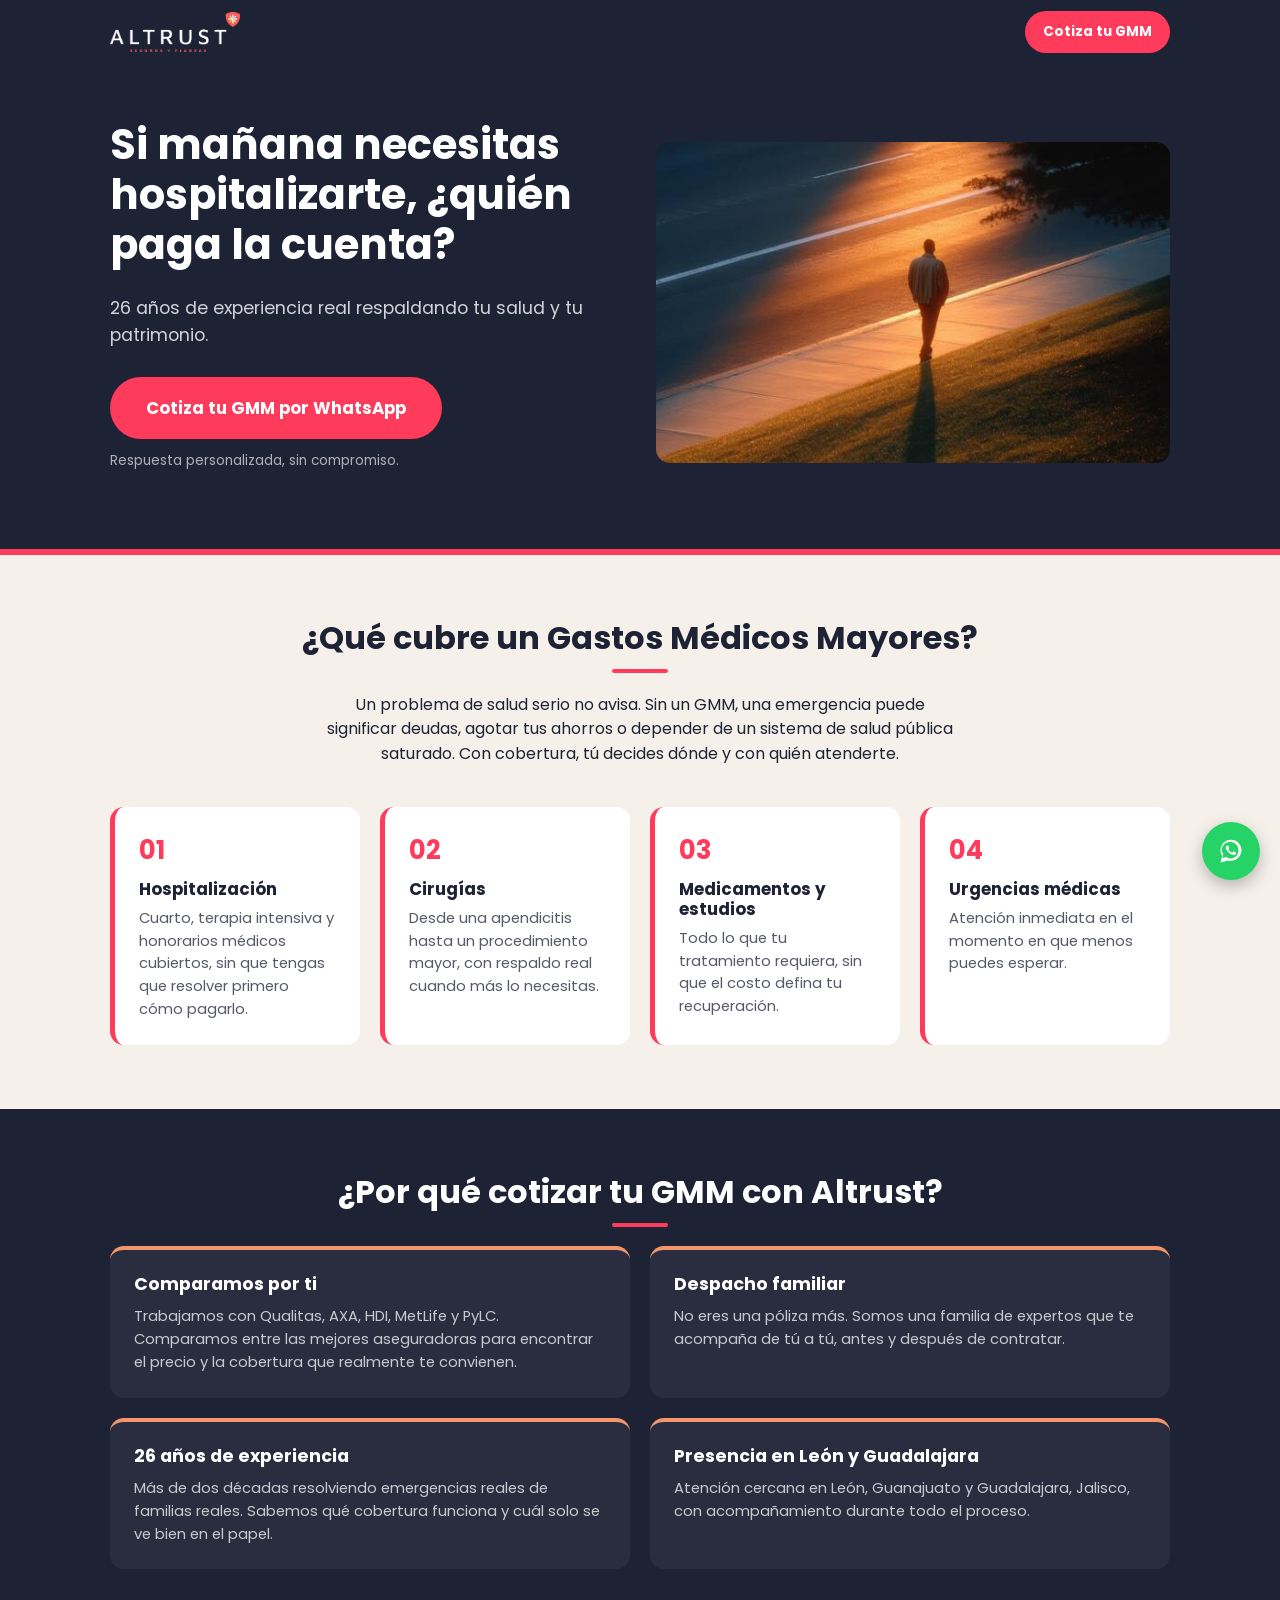
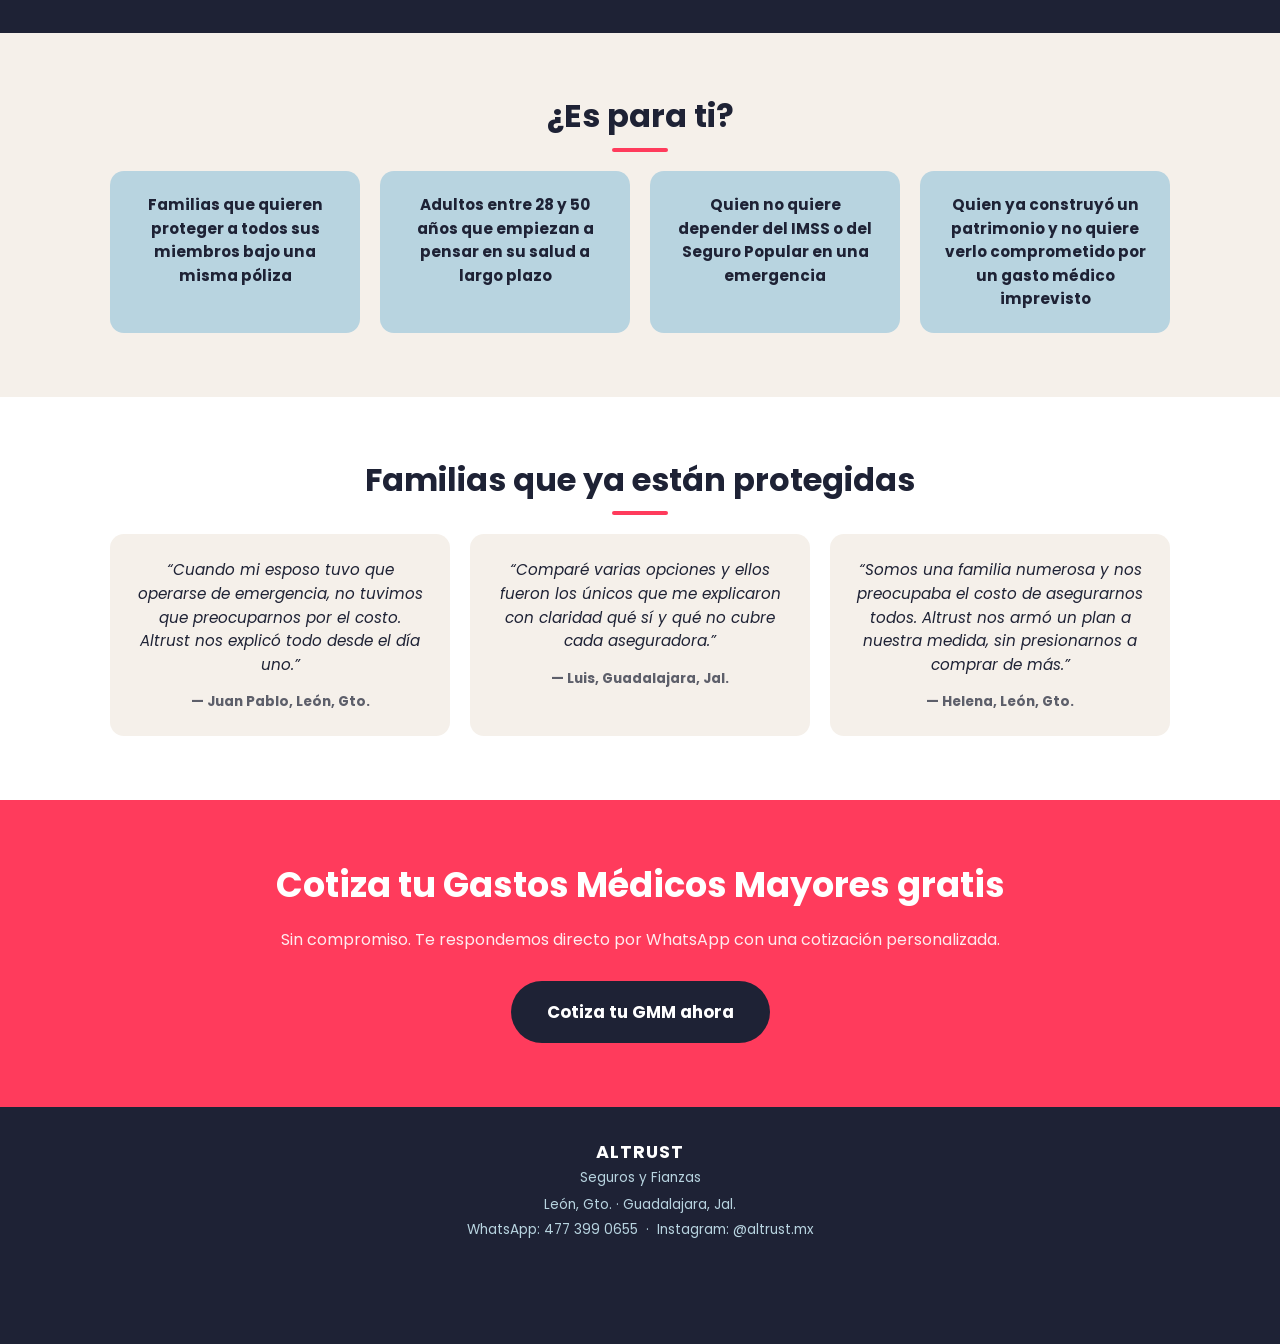
==== index.html @ 6b8ba276 "Actualizar testimonios: nombres reales y nuevo tercer testimonio Reemplaza "Cliente Altrust" por nom" ====
<!DOCTYPE html>
<html lang="es-MX">
<head>
<meta charset="UTF-8">
<meta name="viewport" content="width=device-width, initial-scale=1.0">
<title>Altrust Seguros y Fianzas | Gastos Médicos Mayores en León y Guadalajara</title>
<meta name="description" content="Protege tu salud y tu patrimonio con un Gastos Médicos Mayores. 26 años de experiencia real en León, Gto y Guadalajara, Jal. Cotiza gratis por WhatsApp.">
<link rel="preconnect" href="https://fonts.googleapis.com">
<link rel="preconnect" href="https://fonts.gstatic.com" crossorigin>
<link href="https://fonts.googleapis.com/css2?family=Poppins:wght@400;700&display=swap" rel="stylesheet">
<link rel="stylesheet" href="style.css?v=2">
<!-- PIXEL DE META: pegar aquí el código de Meta Pixel -->
</head>
<body>

<!-- HEADER -->
<header class="header" id="header">
  <div class="container header__inner">
    <img src="logo.png" alt="Altrust Seguros y Fianzas" class="header__logo-img">
    <a href="https://wa.me/524773990655?text=Hola%2C%20quiero%20cotizar%20mi%20Gastos%20M%C3%A9dicos%20Mayores"
       class="btn btn--red btn--small whatsapp-btn" target="_blank" rel="noopener">
      Cotiza tu GMM
    </a>
  </div>
</header>

<main>

  <!-- HERO -->
  <section class="hero">
    <div class="container hero__inner">
      <div class="hero__text fade-in">
        <h1 class="hero__title">Si mañana necesitas hospitalizarte, ¿quién paga la cuenta?</h1>
        <p class="hero__subtitle">26 años de experiencia real respaldando tu salud y tu patrimonio.</p>
        <a href="https://wa.me/524773990655?text=Hola%2C%20quiero%20cotizar%20mi%20Gastos%20M%C3%A9dicos%20Mayores"
           class="btn btn--red btn--large whatsapp-btn" target="_blank" rel="noopener">
          Cotiza tu GMM por WhatsApp
        </a>
        <p class="hero__note">Respuesta personalizada, sin compromiso.</p>
      </div>
      <div class="hero__media fade-in">
        <img src="fotolanding.jpeg" alt="Persona caminando tranquila al atardecer, la calma de estar protegido" width="817" height="350">
      </div>
    </div>
  </section>

  <!-- EDUCACIÓN -->
  <section class="section section--cream" id="cobertura">
    <div class="container">
      <h2 class="section__title fade-in">¿Qué cubre un Gastos Médicos Mayores?</h2>
      <p class="section__lead fade-in">Un problema de salud serio no avisa. Sin un GMM, una emergencia puede significar deudas, agotar tus ahorros o depender de un sistema de salud pública saturado. Con cobertura, tú decides dónde y con quién atenderte.</p>

      <div class="grid grid--4">
        <div class="card fade-in">
          <span class="card__number">01</span>
          <h3 class="card__title">Hospitalización</h3>
          <p class="card__text">Cuarto, terapia intensiva y honorarios médicos cubiertos, sin que tengas que resolver primero cómo pagarlo.</p>
        </div>
        <div class="card fade-in">
          <span class="card__number">02</span>
          <h3 class="card__title">Cirugías</h3>
          <p class="card__text">Desde una apendicitis hasta un procedimiento mayor, con respaldo real cuando más lo necesitas.</p>
        </div>
        <div class="card fade-in">
          <span class="card__number">03</span>
          <h3 class="card__title">Medicamentos y estudios</h3>
          <p class="card__text">Todo lo que tu tratamiento requiera, sin que el costo defina tu recuperación.</p>
        </div>
        <div class="card fade-in">
          <span class="card__number">04</span>
          <h3 class="card__title">Urgencias médicas</h3>
          <p class="card__text">Atención inmediata en el momento en que menos puedes esperar.</p>
        </div>
      </div>
    </div>
  </section>

  <!-- POR QUÉ ALTRUST -->
  <section class="section section--navy" id="altrust">
    <div class="container">
      <h2 class="section__title section__title--light fade-in">¿Por qué cotizar tu GMM con Altrust?</h2>

      <div class="grid grid--2">
        <div class="feature fade-in">
          <h3 class="feature__title">Comparamos por ti</h3>
          <p class="feature__text">Trabajamos con Qualitas, AXA, HDI, MetLife y PyLC. Comparamos entre las mejores aseguradoras para encontrar el precio y la cobertura que realmente te convienen.</p>
        </div>
        <div class="feature fade-in">
          <h3 class="feature__title">Despacho familiar</h3>
          <p class="feature__text">No eres una póliza más. Somos una familia de expertos que te acompaña de tú a tú, antes y después de contratar.</p>
        </div>
        <div class="feature fade-in">
          <h3 class="feature__title">26 años de experiencia</h3>
          <p class="feature__text">Más de dos décadas resolviendo emergencias reales de familias reales. Sabemos qué cobertura funciona y cuál solo se ve bien en el papel.</p>
        </div>
        <div class="feature fade-in">
          <h3 class="feature__title">Presencia en León y Guadalajara</h3>
          <p class="feature__text">Atención cercana en León, Guanajuato y Guadalajara, Jalisco, con acompañamiento durante todo el proceso.</p>
        </div>
      </div>
    </div>
  </section>

  <!-- PARA QUIÉN ES -->
  <section class="section section--cream" id="para-quien">
    <div class="container">
      <h2 class="section__title fade-in">¿Es para ti?</h2>
      <div class="grid grid--4">
        <div class="tag-card fade-in">
          <p>Familias que quieren proteger a todos sus miembros bajo una misma póliza</p>
        </div>
        <div class="tag-card fade-in">
          <p>Adultos entre 28 y 50 años que empiezan a pensar en su salud a largo plazo</p>
        </div>
        <div class="tag-card fade-in">
          <p>Quien no quiere depender del IMSS o del Seguro Popular en una emergencia</p>
        </div>
        <div class="tag-card fade-in">
          <p>Quien ya construyó un patrimonio y no quiere verlo comprometido por un gasto médico imprevisto</p>
        </div>
      </div>
    </div>
  </section>

  <!-- TESTIMONIOS -->
  <section class="section section--white" id="confianza">
    <div class="container">
      <h2 class="section__title fade-in">Familias que ya están protegidas</h2>
      <div class="grid grid--3">
        <div class="testimonial fade-in">
          <!-- IMG: retrato de cliente real, formato cuadrado -->
          <p class="testimonial__text">“Cuando mi esposo tuvo que operarse de emergencia, no tuvimos que preocuparnos por el costo. Altrust nos explicó todo desde el día uno.”</p>
          <p class="testimonial__author">— Juan Pablo, León, Gto.</p>
        </div>
        <div class="testimonial fade-in">
          <!-- IMG: retrato de cliente real, formato cuadrado -->
          <p class="testimonial__text">“Comparé varias opciones y ellos fueron los únicos que me explicaron con claridad qué sí y qué no cubre cada aseguradora.”</p>
          <p class="testimonial__author">— Luis, Guadalajara, Jal.</p>
        </div>
        <div class="testimonial fade-in">
          <!-- IMG: retrato de cliente real, formato cuadrado -->
          <p class="testimonial__text">“Somos una familia numerosa y nos preocupaba el costo de asegurarnos todos. Altrust nos armó un plan a nuestra medida, sin presionarnos a comprar de más.”</p>
          <p class="testimonial__author">— Helena, León, Gto.</p>
        </div>
      </div>
    </div>
  </section>

  <!-- CTA FINAL -->
  <section class="cta-final fade-in">
    <div class="container cta-final__inner">
      <h2 class="cta-final__title">Cotiza tu Gastos Médicos Mayores gratis</h2>
      <p class="cta-final__text">Sin compromiso. Te respondemos directo por WhatsApp con una cotización personalizada.</p>
      <a href="https://wa.me/524773990655?text=Hola%2C%20quiero%20cotizar%20mi%20Gastos%20M%C3%A9dicos%20Mayores"
         class="btn btn--navy btn--large whatsapp-btn" target="_blank" rel="noopener">
        Cotiza tu GMM ahora
      </a>
    </div>
  </section>

</main>

<!-- FOOTER -->
<footer class="footer">
  <div class="container footer__inner">
    <p class="footer__brand">ALTRUST <span>Seguros y Fianzas</span></p>
    <p class="footer__cities">León, Gto. · Guadalajara, Jal.</p>
    <p class="footer__contact">WhatsApp: 477 399 0655 &nbsp;·&nbsp; Instagram: @altrust.mx</p>
  </div>
</footer>

<!-- BOTÓN FLOTANTE WHATSAPP -->
<a href="https://wa.me/524773990655?text=Hola%2C%20quiero%20cotizar%20mi%20Gastos%20M%C3%A9dicos%20Mayores"
   class="whatsapp-float whatsapp-btn" target="_blank" rel="noopener" aria-label="Cotizar por WhatsApp">
  <svg viewBox="0 0 32 32" width="28" height="28" aria-hidden="true">
    <path fill="currentColor" d="M16.004 3C9.376 3 4 8.373 4 15c0 2.354.688 4.55 1.875 6.396L4 29l7.79-1.844A11.93 11.93 0 0 0 16.004 27C22.63 27 28 21.627 28 15S22.63 3 16.004 3zm0 21.6c-1.84 0-3.55-.51-5.02-1.396l-.36-.213-4.62 1.094 1.113-4.5-.235-.37A9.56 9.56 0 0 1 5.4 15c0-5.303 4.31-9.6 9.604-9.6 5.294 0 9.596 4.297 9.596 9.6s-4.302 9.6-9.596 9.6zm5.27-7.19c-.29-.145-1.71-.844-1.975-.94-.264-.096-.457-.145-.65.145-.19.29-.744.94-.913 1.132-.168.193-.336.217-.625.073-.29-.145-1.223-.45-2.33-1.435-.86-.767-1.44-1.714-1.61-2.004-.168-.29-.018-.447.127-.59.13-.13.29-.337.435-.505.145-.168.193-.29.29-.483.096-.193.048-.362-.024-.506-.072-.145-.65-1.566-.89-2.146-.235-.564-.474-.487-.65-.496l-.554-.01c-.193 0-.506.072-.77.362-.264.29-1.008.985-1.008 2.404 0 1.418 1.032 2.788 1.176 2.98.145.193 2.03 3.1 4.918 4.347.687.297 1.223.474 1.64.607.688.219 1.315.188 1.81.114.552-.083 1.71-.699 1.952-1.373.24-.674.24-1.252.168-1.373-.072-.12-.264-.193-.554-.338z"/>
  </svg>
</a>

<script src="script.js?v=2"></script>
</body>
</html>
---- style.css ----
/* ==========================================================================
   Altrust Seguros y Fianzas — GMM Landing
   ========================================================================== */

:root {
  --red: #FF3B5C;
  --navy: #1E2235;
  --white: #FFFFFF;
  --cream: #F5F0EA;
  --lime: #DDEE44;
  --salmon: #F4956A;
  --sky: #B8D4E0;

  --font: 'Poppins', sans-serif;
  --header-h: 64px;
  --radius: 14px;
}

* { box-sizing: border-box; }

html { scroll-behavior: smooth; }

body {
  margin: 0;
  font-family: var(--font);
  font-weight: 400;
  color: var(--navy);
  background: var(--cream);
  line-height: 1.55;
  -webkit-font-smoothing: antialiased;
}

h1, h2, h3 {
  font-weight: 700;
  line-height: 1.2;
  margin: 0 0 0.6em;
}

p { margin: 0 0 1em; }

a { text-decoration: none; }

.container {
  max-width: 1100px;
  margin: 0 auto;
  padding: 0 20px;
}

img { max-width: 100%; display: block; }

/* ---------- Botones ---------- */
.btn {
  display: inline-block;
  font-family: var(--font);
  font-weight: 700;
  border-radius: 999px;
  padding: 14px 28px;
  border: none;
  cursor: pointer;
  transition: transform .15s ease, box-shadow .15s ease, opacity .15s ease;
  text-align: center;
}
.btn--red {
  background: var(--red);
  color: var(--white);
}
.btn--navy {
  background: var(--navy);
  color: var(--white);
}
.btn:hover { transform: translateY(-2px); opacity: .92; }
.btn--large { padding: 18px 36px; font-size: 1.05rem; }
.btn--small { padding: 10px 18px; font-size: .85rem; }

/* ---------- Header ---------- */
.header {
  position: fixed;
  top: 0; left: 0; right: 0;
  height: var(--header-h);
  background: var(--navy);
  z-index: 1000;
  display: flex;
  align-items: center;
}
.header__inner {
  display: flex;
  align-items: center;
  justify-content: space-between;
  width: 100%;
}
.header__logo-img {
  height: 34px;
  width: auto;
}

main { padding-top: var(--header-h); }

/* ---------- Hero ---------- */
.hero {
  background: var(--navy);
  color: var(--white);
  padding: 56px 0 64px;
  border-bottom: 6px solid var(--red);
}
.hero__inner {
  display: flex;
  flex-direction: column;
  gap: 32px;
}
.hero__title {
  font-size: 2rem;
  color: var(--white);
}
.hero__title::selection { background: var(--red); }
.hero__subtitle {
  font-size: 1.1rem;
  color: rgba(255,255,255,0.8);
  font-weight: 400;
  margin-bottom: 1.6em;
}
.hero__note {
  font-size: .85rem;
  color: rgba(255,255,255,0.65);
  margin-top: .8em;
}
.hero__media {
  border-radius: var(--radius);
  overflow: hidden;
  aspect-ratio: 4 / 3;
}
.hero__media img {
  width: 100%;
  height: 100%;
  object-fit: cover;
  object-position: 60% center;
  display: block;
}

/* ---------- Secciones genéricas ---------- */
.section { padding: 64px 0; }
.section--cream { background: var(--cream); }
.section--white { background: var(--white); }
.section--navy { background: var(--navy); color: var(--white); }

.section__title {
  font-size: 1.7rem;
  text-align: center;
  color: var(--navy);
  position: relative;
  padding-bottom: 16px;
}
.section__title::after {
  content: "";
  position: absolute;
  bottom: 0;
  left: 50%;
  transform: translateX(-50%);
  width: 56px;
  height: 4px;
  background: var(--red);
  border-radius: 4px;
}
.section__title--light { color: var(--white); }

.section__lead {
  max-width: 640px;
  margin: 0 auto 40px;
  text-align: center;
  font-size: 1rem;
}

/* ---------- Grids ---------- */
.grid { display: grid; gap: 20px; }
.grid--2 { grid-template-columns: 1fr; }
.grid--3 { grid-template-columns: 1fr; }
.grid--4 { grid-template-columns: 1fr; }

/* ---------- Cards educación ---------- */
.card {
  background: var(--white);
  border-radius: var(--radius);
  padding: 24px;
  border-left: 5px solid var(--red);
}
.card__number {
  display: block;
  font-size: 1.6rem;
  font-weight: 700;
  color: var(--red);
  margin-bottom: 8px;
}
.card__title { font-size: 1.05rem; margin-bottom: 8px; }
.card__text { font-size: .92rem; margin: 0; color: rgba(30,34,53,0.75); }

/* ---------- Features "Por qué Altrust" ---------- */
.feature {
  background: rgba(255,255,255,0.05);
  border-radius: var(--radius);
  padding: 24px;
  border-top: 4px solid var(--salmon);
}
.feature__title {
  font-size: 1.1rem;
  color: var(--white);
  margin-bottom: 10px;
}
.feature__text {
  font-size: .92rem;
  color: rgba(255,255,255,0.75);
  margin: 0;
}

/* ---------- Para quién es ---------- */
.tag-card {
  background: var(--sky);
  border-radius: var(--radius);
  padding: 22px;
  text-align: center;
}
.tag-card p {
  margin: 0;
  font-weight: 700;
  font-size: .95rem;
  color: var(--navy);
}

/* ---------- Testimonios ---------- */
.testimonial {
  background: var(--cream);
  border-radius: var(--radius);
  padding: 24px;
  text-align: center;
}
.testimonial img,
.testimonial [data-img-placeholder] {
  width: 72px;
  height: 72px;
  border-radius: 50%;
  margin: 0 auto 16px;
}
.testimonial__text {
  font-size: .95rem;
  font-style: italic;
  color: var(--navy);
}
.testimonial__author {
  font-size: .85rem;
  font-weight: 700;
  color: var(--navy);
  opacity: .7;
  margin: 0;
}

/* ---------- CTA final ---------- */
.cta-final {
  background: var(--red);
  color: var(--white);
  padding: 64px 0;
  text-align: center;
}
.cta-final__title {
  font-size: 1.8rem;
  color: var(--white);
}
.cta-final__text {
  font-size: 1rem;
  color: var(--white);
  opacity: .9;
  margin-bottom: 1.8em;
}
.cta-final .btn--navy:hover { opacity: 1; box-shadow: 0 6px 18px rgba(0,0,0,0.25); }

/* ---------- Footer ---------- */
.footer {
  background: var(--navy);
  color: var(--sky);
  padding: 32px 0 100px;
  text-align: center;
}
.footer__brand {
  color: var(--white);
  font-weight: 700;
  font-size: 1.1rem;
  letter-spacing: 1px;
  margin-bottom: 6px;
}
.footer__brand span {
  font-weight: 400;
  color: var(--sky);
  font-size: .85rem;
  letter-spacing: 0;
  display: block;
}
.footer__cities, .footer__contact {
  font-size: .85rem;
  margin: 4px 0;
}

/* ---------- WhatsApp flotante ---------- */
.whatsapp-float {
  position: fixed;
  bottom: 20px;
  right: 20px;
  width: 58px;
  height: 58px;
  background: #25D366;
  color: var(--white);
  border-radius: 50%;
  display: flex;
  align-items: center;
  justify-content: center;
  box-shadow: 0 6px 16px rgba(0,0,0,0.25);
  z-index: 1000;
  transition: transform .15s ease;
}
.whatsapp-float:hover { transform: scale(1.08); }

/* ---------- Animaciones fade-in ---------- */
.fade-in {
  opacity: 0;
  transform: translateY(24px);
  transition: opacity .6s ease, transform .6s ease;
}
.fade-in.is-visible {
  opacity: 1;
  transform: translateY(0);
}

/* ==========================================================================
   Responsive — tablet / desktop
   ========================================================================== */
@media (min-width: 640px) {
  .grid--4 { grid-template-columns: repeat(2, 1fr); }
  .grid--3 { grid-template-columns: repeat(3, 1fr); }
  .grid--2 { grid-template-columns: repeat(2, 1fr); }
}

@media (min-width: 900px) {
  .hero__inner {
    flex-direction: row;
    align-items: center;
  }
  .hero__text { flex: 1; }
  .hero__media { flex: 1; aspect-ratio: 16 / 10; }
  .hero__title { font-size: 2.6rem; }
  .grid--4 { grid-template-columns: repeat(4, 1fr); }
  .section__title { font-size: 2rem; }
  .cta-final__title { font-size: 2.2rem; }
  .header__logo-img { height: 40px; }
}
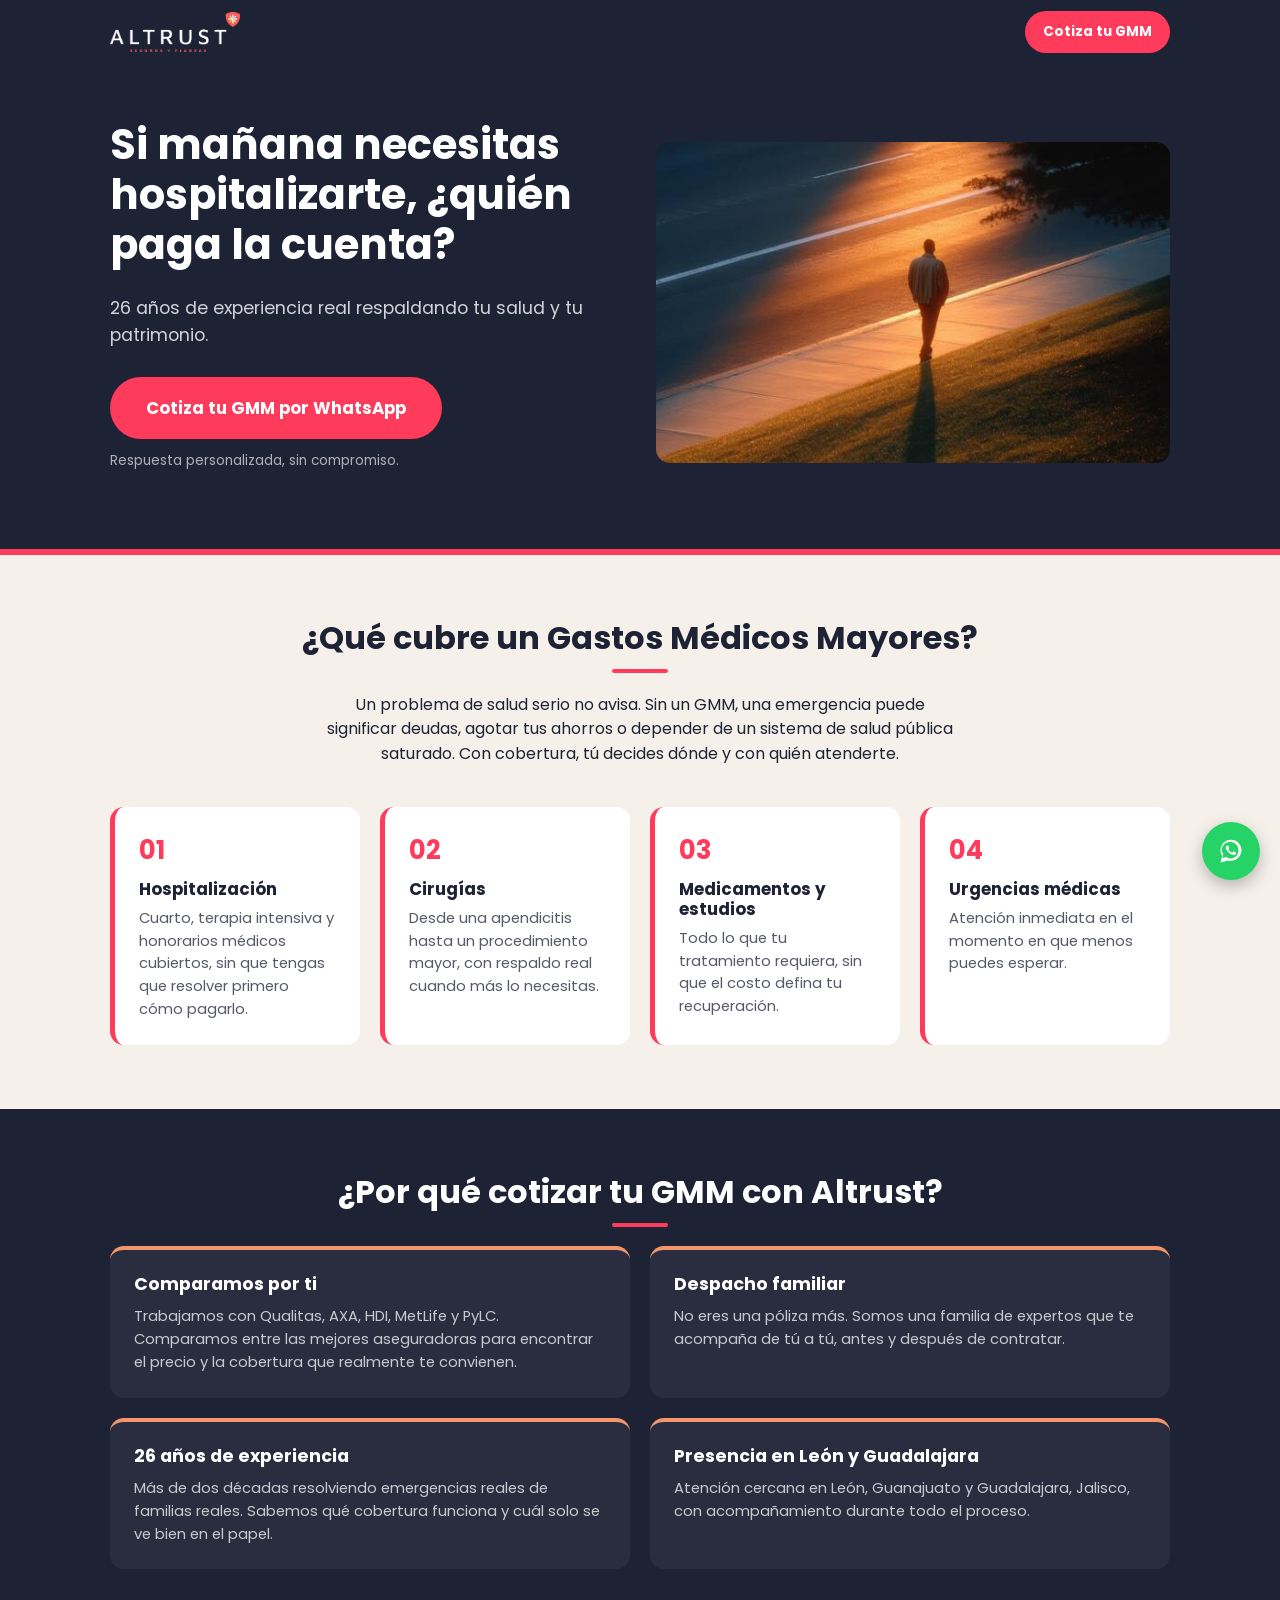
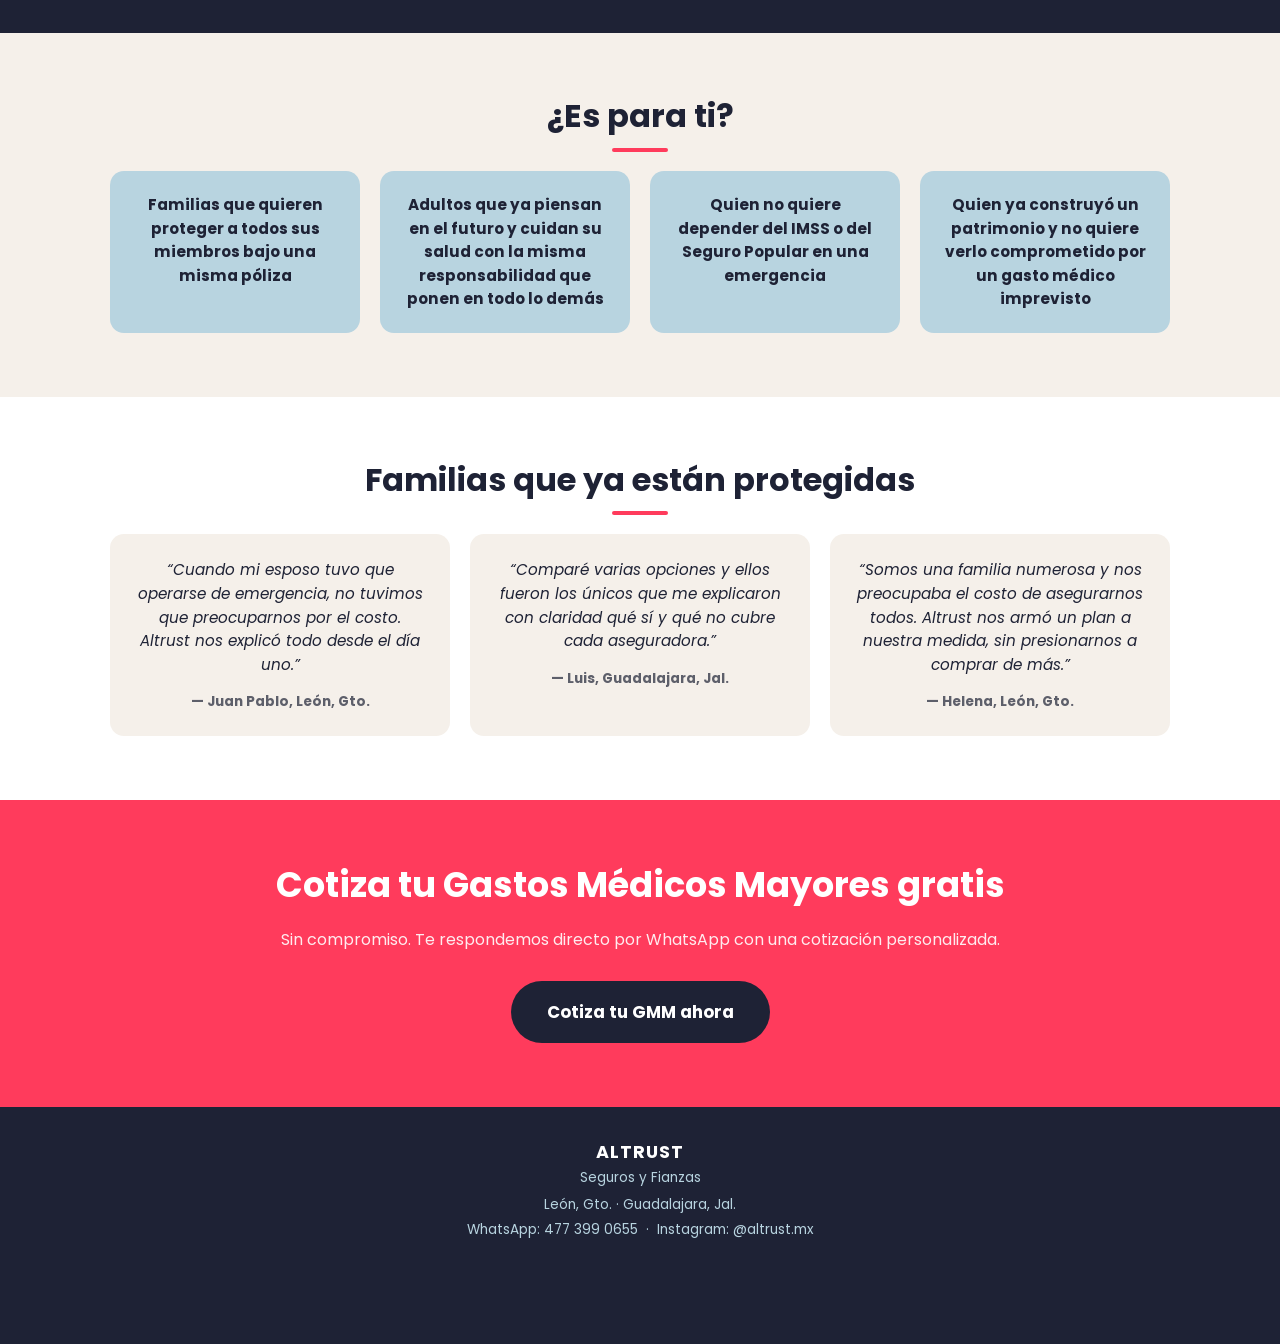
==== commit eef3aa5c: "Reescribir tarjeta de publico objetivo con tono mas positivo Reemplaza el rango de edad clinico por " ====
--- a/index.html
+++ b/index.html
@@ -110,7 +110,7 @@
           <p>Familias que quieren proteger a todos sus miembros bajo una misma póliza</p>
         </div>
         <div class="tag-card fade-in">
-          <p>Adultos entre 28 y 50 años que empiezan a pensar en su salud a largo plazo</p>
+          <p>Adultos que ya piensan en el futuro y cuidan su salud con la misma responsabilidad que ponen en todo lo demás</p>
         </div>
         <div class="tag-card fade-in">
           <p>Quien no quiere depender del IMSS o del Seguro Popular en una emergencia</p>
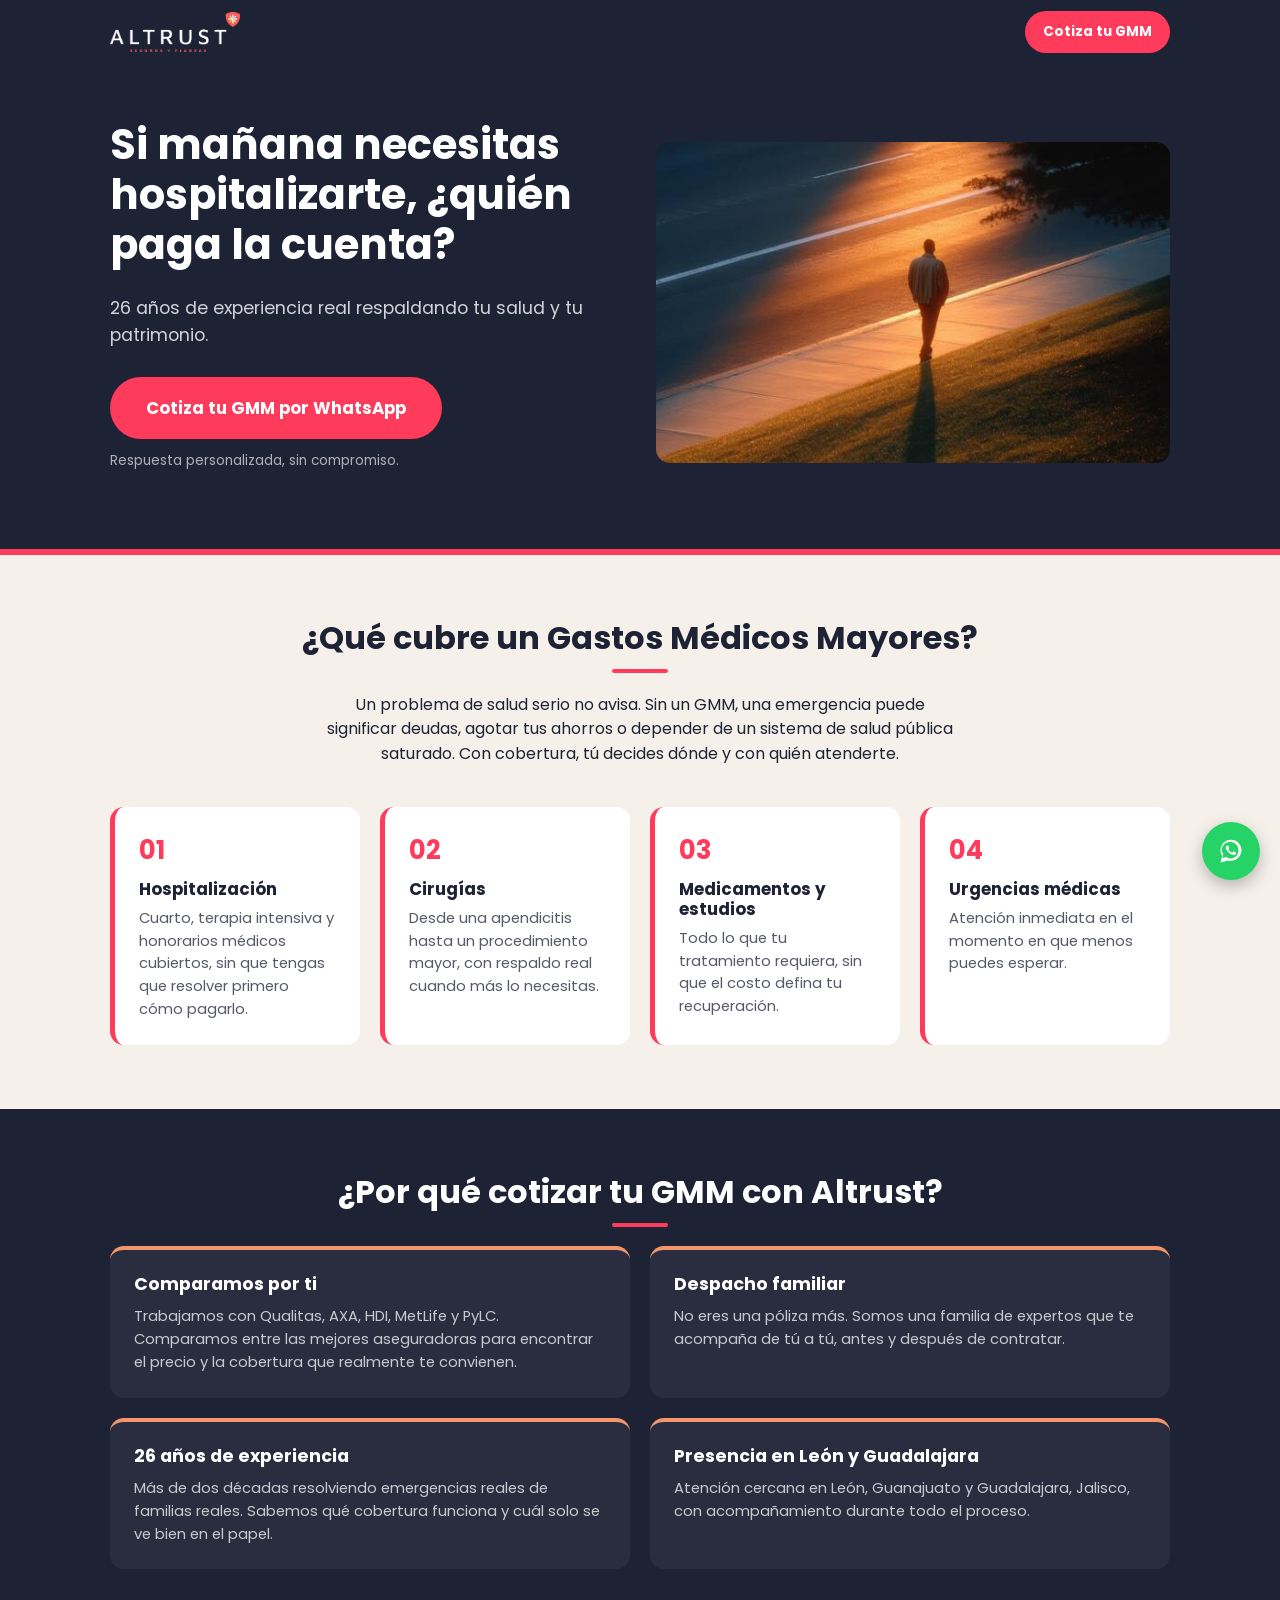
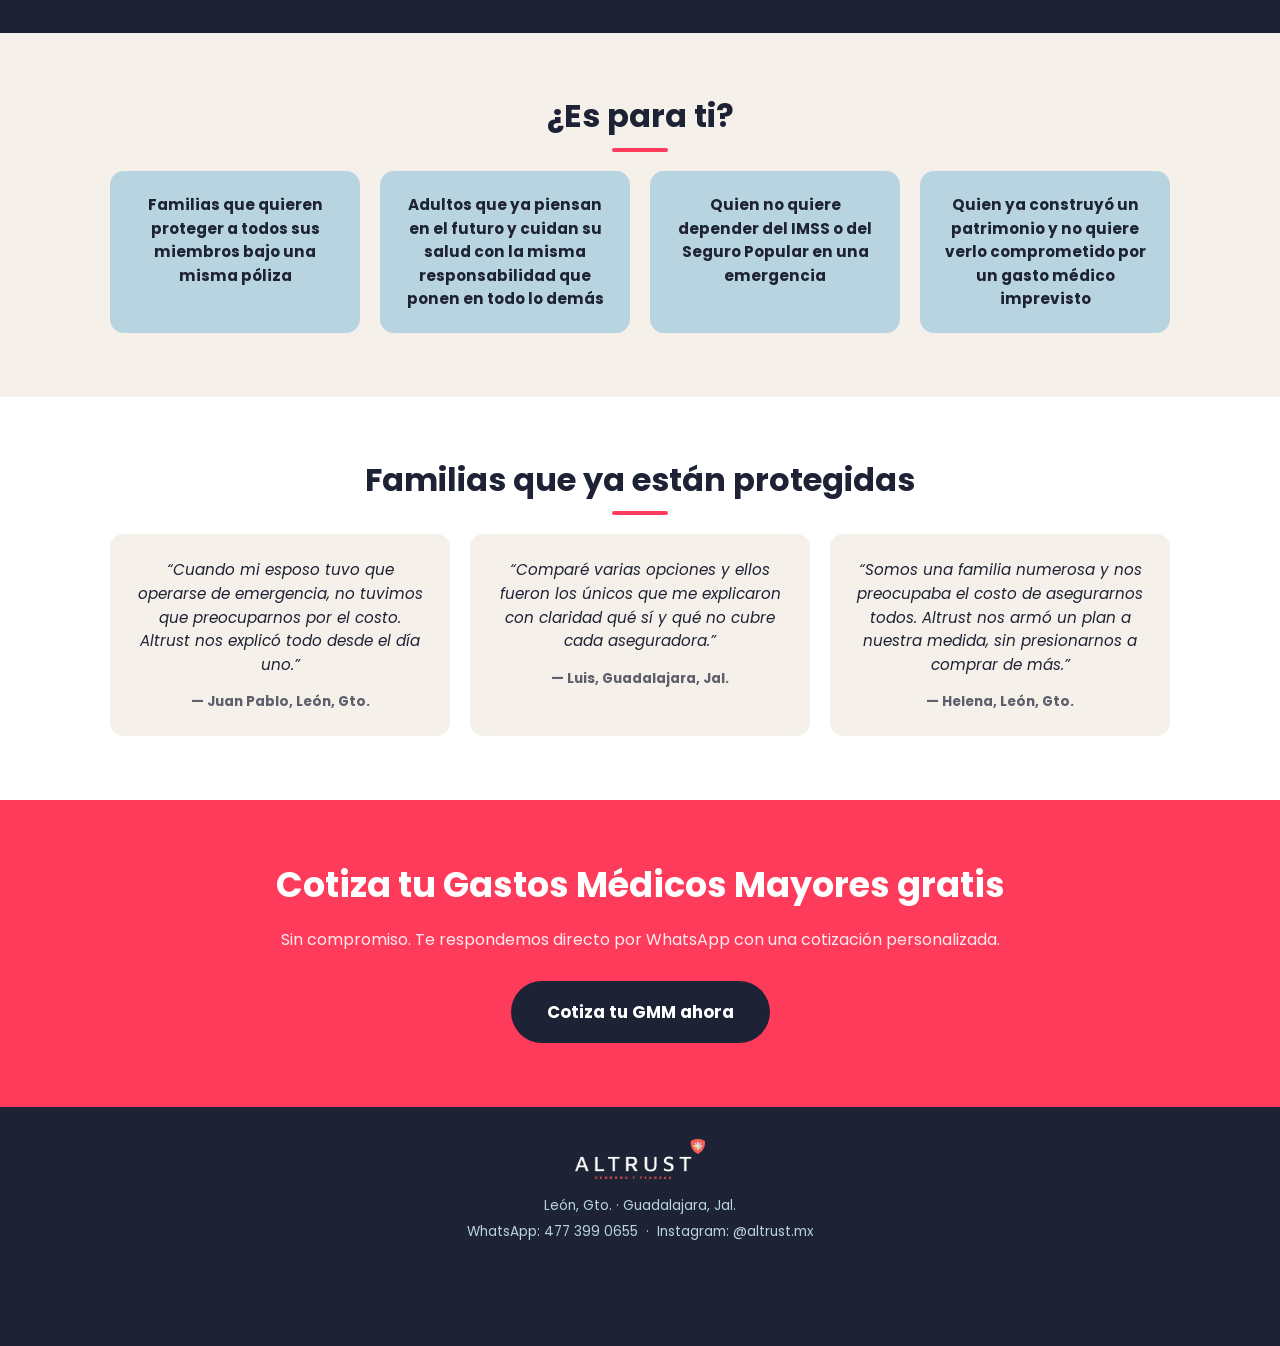
==== commit 203f105c: "Usar el logo en el footer en vez del texto ALTRUST Reemplaza el wordmark de texto por la imagen del " ====
--- a/index.html
+++ b/index.html
@@ -8,7 +8,7 @@
 <link rel="preconnect" href="https://fonts.googleapis.com">
 <link rel="preconnect" href="https://fonts.gstatic.com" crossorigin>
 <link href="https://fonts.googleapis.com/css2?family=Poppins:wght@400;700&display=swap" rel="stylesheet">
-<link rel="stylesheet" href="style.css?v=2">
+<link rel="stylesheet" href="style.css?v=3">
 <!-- PIXEL DE META: pegar aquí el código de Meta Pixel -->
 </head>
 <body>
@@ -163,7 +163,7 @@
 <!-- FOOTER -->
 <footer class="footer">
   <div class="container footer__inner">
-    <p class="footer__brand">ALTRUST <span>Seguros y Fianzas</span></p>
+    <img src="logo.png" alt="Altrust Seguros y Fianzas" class="footer__logo-img">
     <p class="footer__cities">León, Gto. · Guadalajara, Jal.</p>
     <p class="footer__contact">WhatsApp: 477 399 0655 &nbsp;·&nbsp; Instagram: @altrust.mx</p>
   </div>
@@ -177,6 +177,6 @@
   </svg>
 </a>
 
-<script src="script.js?v=2"></script>
+<script src="script.js?v=3"></script>
 </body>
 </html>
--- a/style.css
+++ b/style.css
@@ -277,19 +277,10 @@
   padding: 32px 0 100px;
   text-align: center;
 }
-.footer__brand {
-  color: var(--white);
-  font-weight: 700;
-  font-size: 1.1rem;
-  letter-spacing: 1px;
-  margin-bottom: 6px;
-}
-.footer__brand span {
-  font-weight: 400;
-  color: var(--sky);
-  font-size: .85rem;
-  letter-spacing: 0;
-  display: block;
+.footer__logo-img {
+  height: 40px;
+  width: auto;
+  margin: 0 auto 16px;
 }
 .footer__cities, .footer__contact {
   font-size: .85rem;
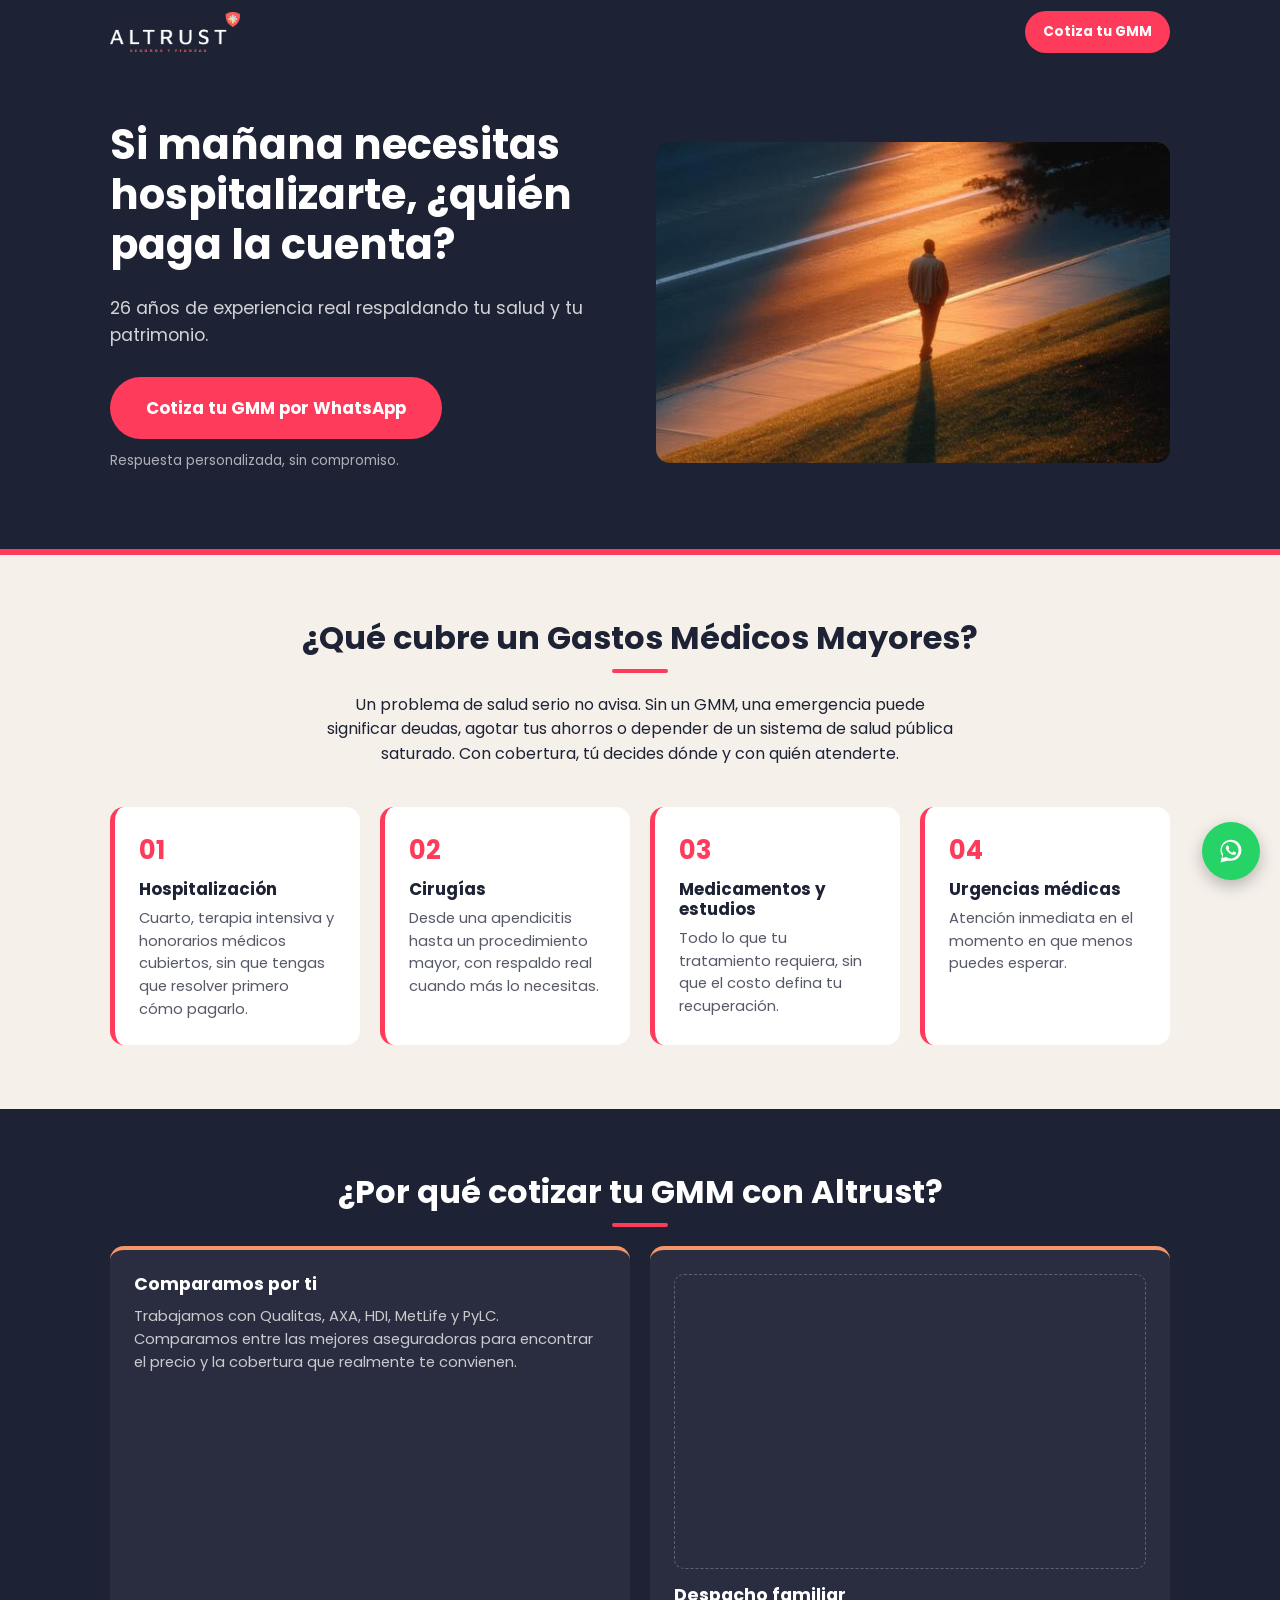
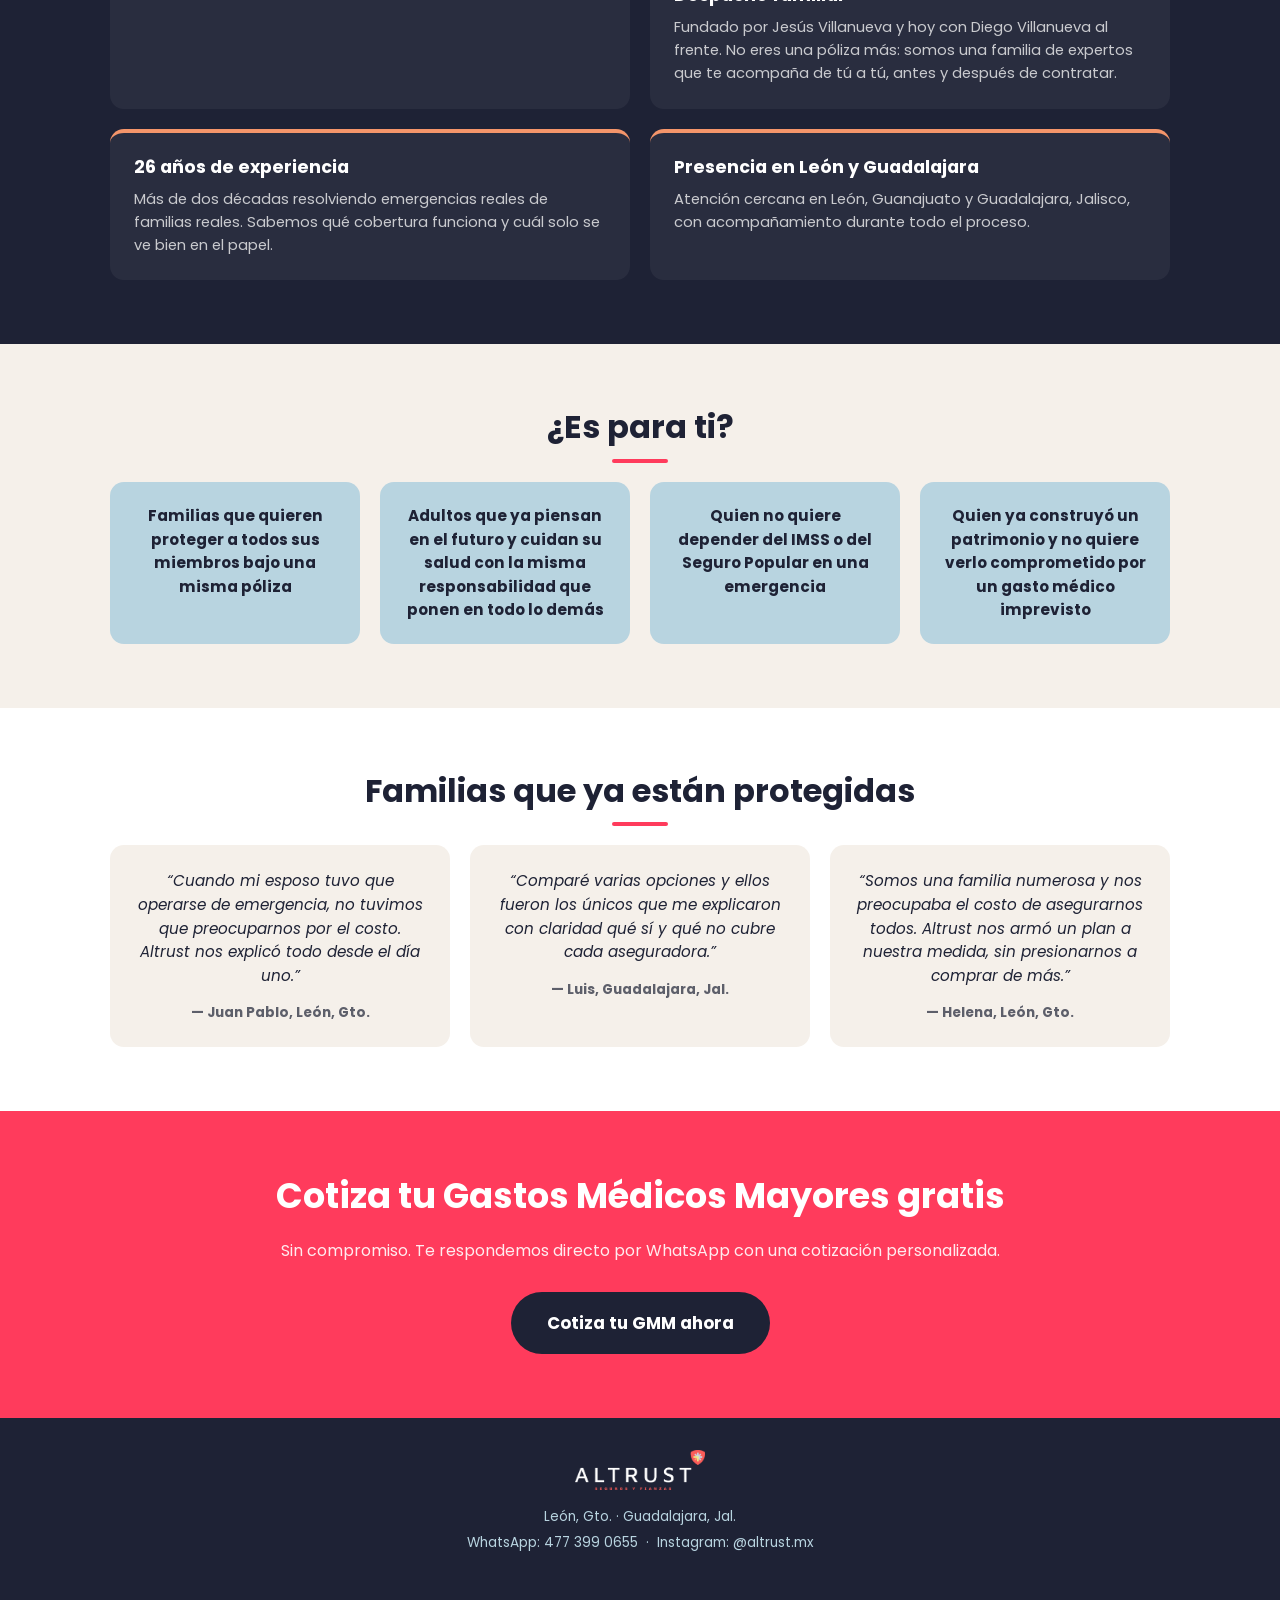
==== commit 4c2de7c7: "Nombrar a la familia detras de Altrust en "Despacho familiar" Menciona a Jesus Villanueva y Diego Vi" ====
--- a/index.html
+++ b/index.html
@@ -8,7 +8,7 @@
 <link rel="preconnect" href="https://fonts.googleapis.com">
 <link rel="preconnect" href="https://fonts.gstatic.com" crossorigin>
 <link href="https://fonts.googleapis.com/css2?family=Poppins:wght@400;700&display=swap" rel="stylesheet">
-<link rel="stylesheet" href="style.css?v=3">
+<link rel="stylesheet" href="style.css?v=4">
 <!-- PIXEL DE META: pegar aquí el código de Meta Pixel -->
 </head>
 <body>
@@ -86,8 +86,11 @@
           <p class="feature__text">Trabajamos con Qualitas, AXA, HDI, MetLife y PyLC. Comparamos entre las mejores aseguradoras para encontrar el precio y la cobertura que realmente te convienen.</p>
         </div>
         <div class="feature fade-in">
+          <div class="feature__photo">
+            <!-- IMG: foto de Jesús Villanueva y Diego Villanueva -->
+          </div>
           <h3 class="feature__title">Despacho familiar</h3>
-          <p class="feature__text">No eres una póliza más. Somos una familia de expertos que te acompaña de tú a tú, antes y después de contratar.</p>
+          <p class="feature__text">Fundado por Jesús Villanueva y hoy con Diego Villanueva al frente. No eres una póliza más: somos una familia de expertos que te acompaña de tú a tú, antes y después de contratar.</p>
         </div>
         <div class="feature fade-in">
           <h3 class="feature__title">26 años de experiencia</h3>
@@ -177,6 +180,6 @@
   </svg>
 </a>
 
-<script src="script.js?v=3"></script>
+<script src="script.js?v=4"></script>
 </body>
 </html>
--- a/style.css
+++ b/style.css
@@ -198,6 +198,12 @@
   border-radius: var(--radius);
   padding: 24px;
   border-top: 4px solid var(--salmon);
+}
+.feature__photo {
+  aspect-ratio: 16 / 10;
+  border-radius: calc(var(--radius) - 4px);
+  border: 1px dashed rgba(255,255,255,0.25);
+  margin-bottom: 16px;
 }
 .feature__title {
   font-size: 1.1rem;
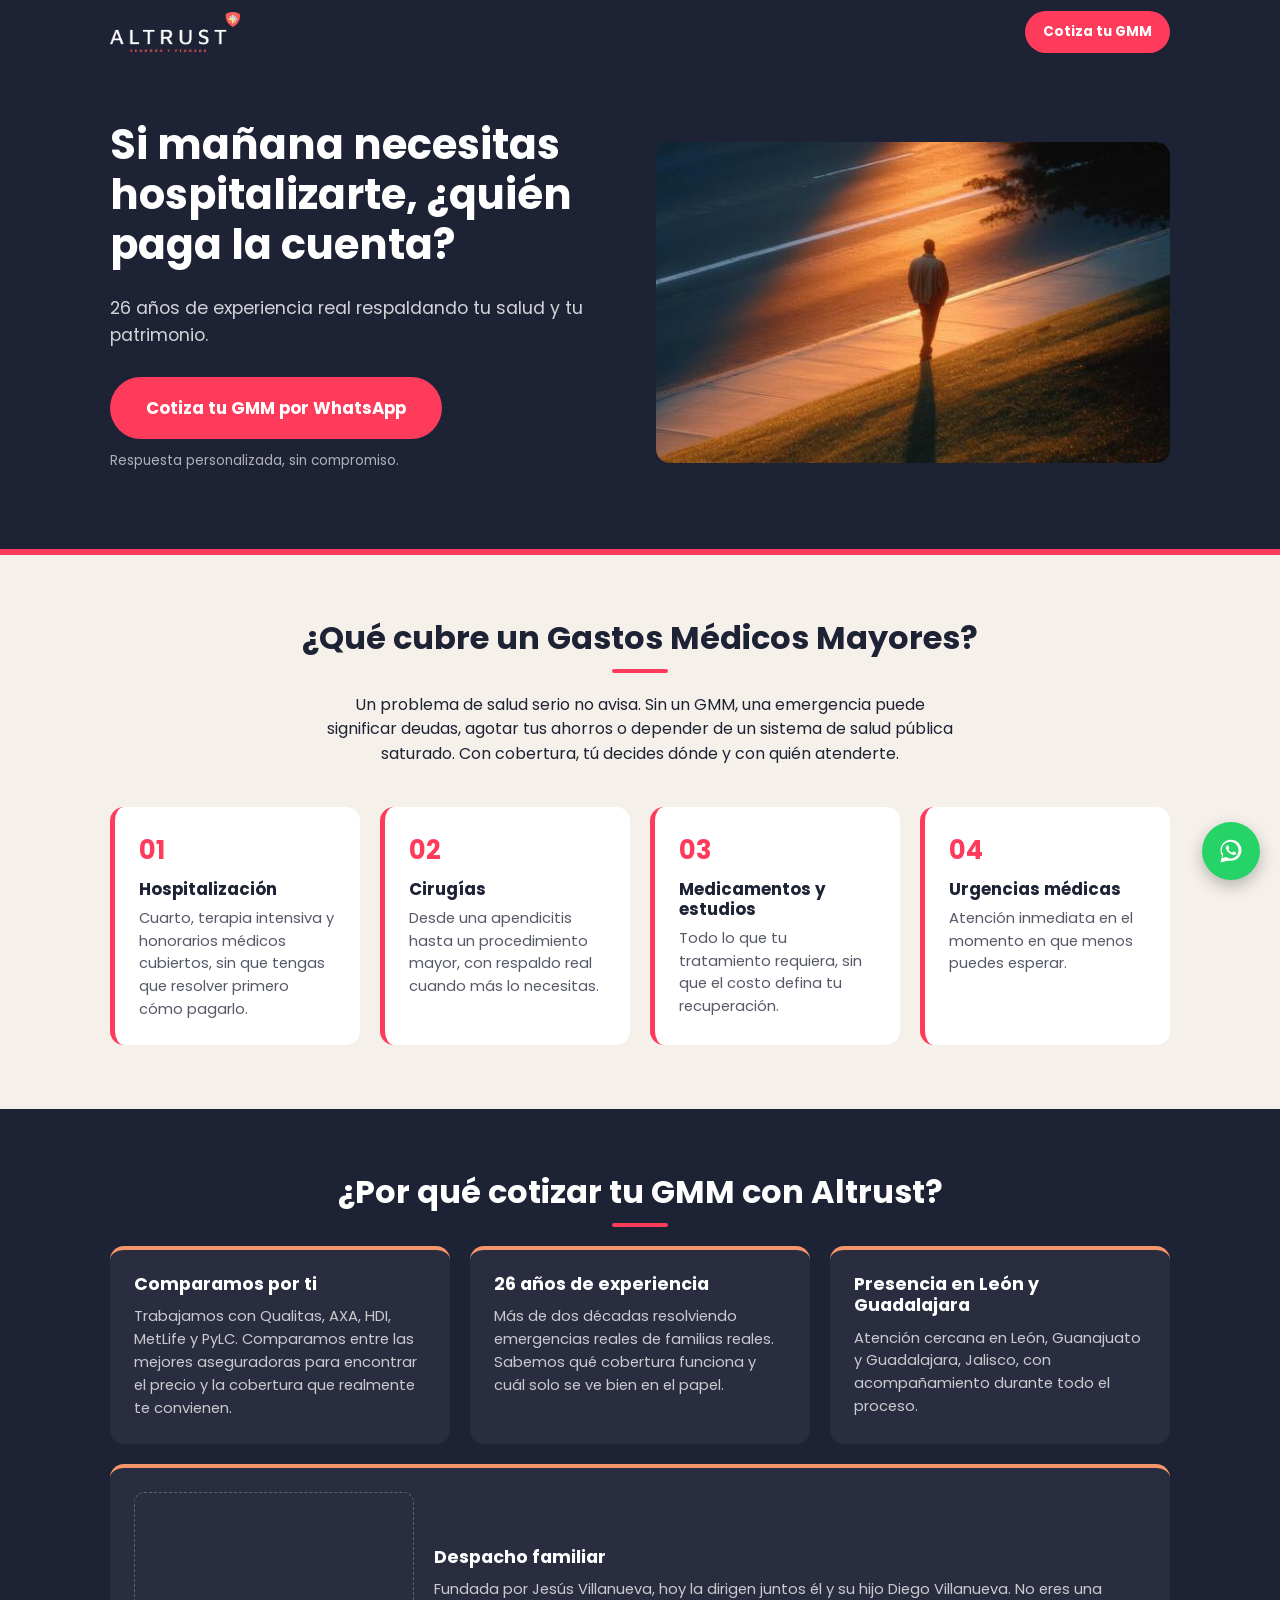
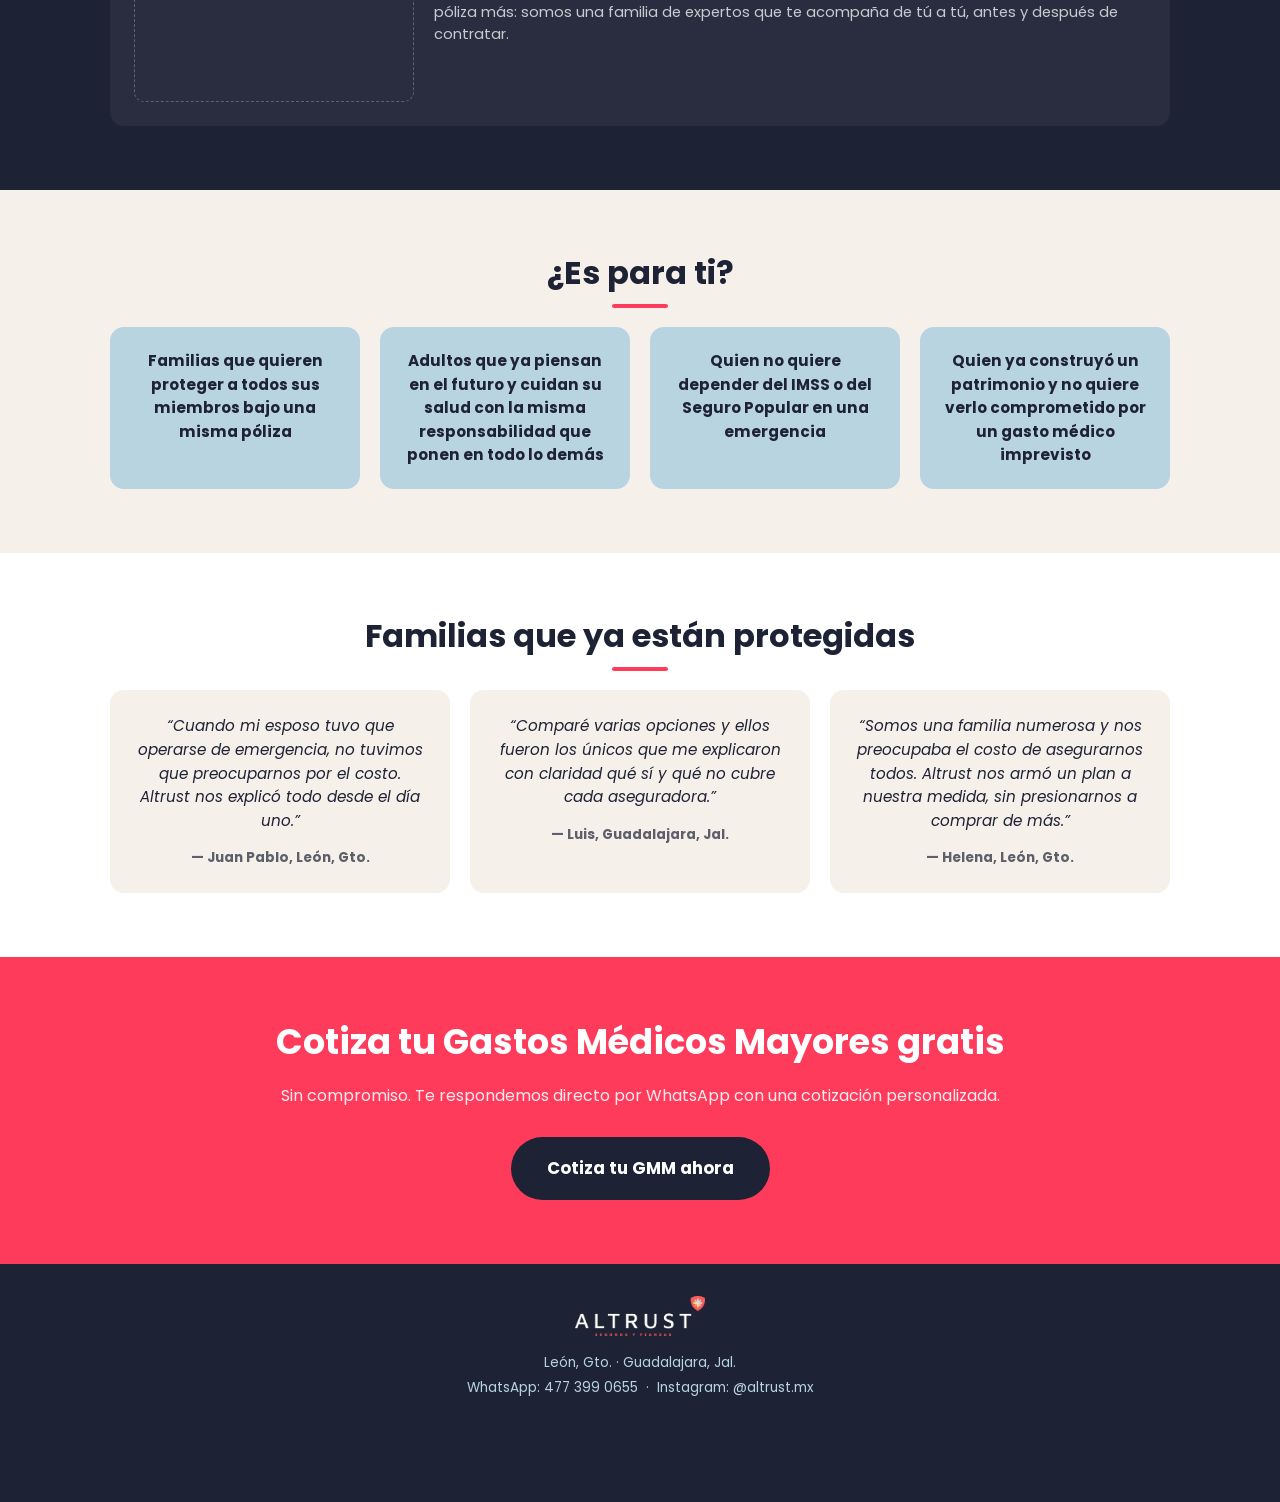
==== commit 432b18fe: "Sacar el bloque familiar de la cuadricula y hacerlo un banner aparte La tarjeta con foto desbalancea" ====
--- a/index.html
+++ b/index.html
@@ -8,7 +8,7 @@
 <link rel="preconnect" href="https://fonts.googleapis.com">
 <link rel="preconnect" href="https://fonts.gstatic.com" crossorigin>
 <link href="https://fonts.googleapis.com/css2?family=Poppins:wght@400;700&display=swap" rel="stylesheet">
-<link rel="stylesheet" href="style.css?v=4">
+<link rel="stylesheet" href="style.css?v=5">
 <!-- PIXEL DE META: pegar aquí el código de Meta Pixel -->
 </head>
 <body>
@@ -80,17 +80,10 @@
     <div class="container">
       <h2 class="section__title section__title--light fade-in">¿Por qué cotizar tu GMM con Altrust?</h2>
 
-      <div class="grid grid--2">
+      <div class="grid grid--3">
         <div class="feature fade-in">
           <h3 class="feature__title">Comparamos por ti</h3>
           <p class="feature__text">Trabajamos con Qualitas, AXA, HDI, MetLife y PyLC. Comparamos entre las mejores aseguradoras para encontrar el precio y la cobertura que realmente te convienen.</p>
-        </div>
-        <div class="feature fade-in">
-          <div class="feature__photo">
-            <!-- IMG: foto de Jesús Villanueva y Diego Villanueva -->
-          </div>
-          <h3 class="feature__title">Despacho familiar</h3>
-          <p class="feature__text">Fundado por Jesús Villanueva y hoy con Diego Villanueva al frente. No eres una póliza más: somos una familia de expertos que te acompaña de tú a tú, antes y después de contratar.</p>
         </div>
         <div class="feature fade-in">
           <h3 class="feature__title">26 años de experiencia</h3>
@@ -99,6 +92,16 @@
         <div class="feature fade-in">
           <h3 class="feature__title">Presencia en León y Guadalajara</h3>
           <p class="feature__text">Atención cercana en León, Guanajuato y Guadalajara, Jalisco, con acompañamiento durante todo el proceso.</p>
+        </div>
+      </div>
+
+      <div class="founder-banner fade-in">
+        <div class="founder-banner__photo">
+          <!-- IMG: foto de Jesús Villanueva y Diego Villanueva -->
+        </div>
+        <div class="founder-banner__text">
+          <h3 class="founder-banner__title">Despacho familiar</h3>
+          <p class="founder-banner__body">Fundada por Jesús Villanueva, hoy la dirigen juntos él y su hijo Diego Villanueva. No eres una póliza más: somos una familia de expertos que te acompaña de tú a tú, antes y después de contratar.</p>
         </div>
       </div>
     </div>
@@ -180,6 +183,6 @@
   </svg>
 </a>
 
-<script src="script.js?v=4"></script>
+<script src="script.js?v=5"></script>
 </body>
 </html>
--- a/style.css
+++ b/style.css
@@ -199,18 +199,41 @@
   padding: 24px;
   border-top: 4px solid var(--salmon);
 }
-.feature__photo {
-  aspect-ratio: 16 / 10;
+.feature__title {
+  font-size: 1.1rem;
+  color: var(--white);
+  margin-bottom: 10px;
+}
+.feature__text {
+  font-size: .92rem;
+  color: rgba(255,255,255,0.75);
+  margin: 0;
+}
+
+/* ---------- Banner de fundadores ---------- */
+.founder-banner {
+  display: flex;
+  flex-direction: column;
+  gap: 20px;
+  background: rgba(255,255,255,0.05);
+  border-radius: var(--radius);
+  padding: 24px;
+  border-top: 4px solid var(--salmon);
+  margin-top: 20px;
+}
+.founder-banner__photo {
+  width: 100%;
+  aspect-ratio: 16 / 9;
   border-radius: calc(var(--radius) - 4px);
   border: 1px dashed rgba(255,255,255,0.25);
-  margin-bottom: 16px;
-}
-.feature__title {
+  flex-shrink: 0;
+}
+.founder-banner__title {
   font-size: 1.1rem;
   color: var(--white);
   margin-bottom: 10px;
 }
-.feature__text {
+.founder-banner__body {
   font-size: .92rem;
   color: rgba(255,255,255,0.75);
   margin: 0;
@@ -330,6 +353,8 @@
   .grid--4 { grid-template-columns: repeat(2, 1fr); }
   .grid--3 { grid-template-columns: repeat(3, 1fr); }
   .grid--2 { grid-template-columns: repeat(2, 1fr); }
+  .founder-banner { flex-direction: row; align-items: center; }
+  .founder-banner__photo { flex: 0 0 280px; aspect-ratio: 4 / 3; }
 }
 
 @media (min-width: 900px) {
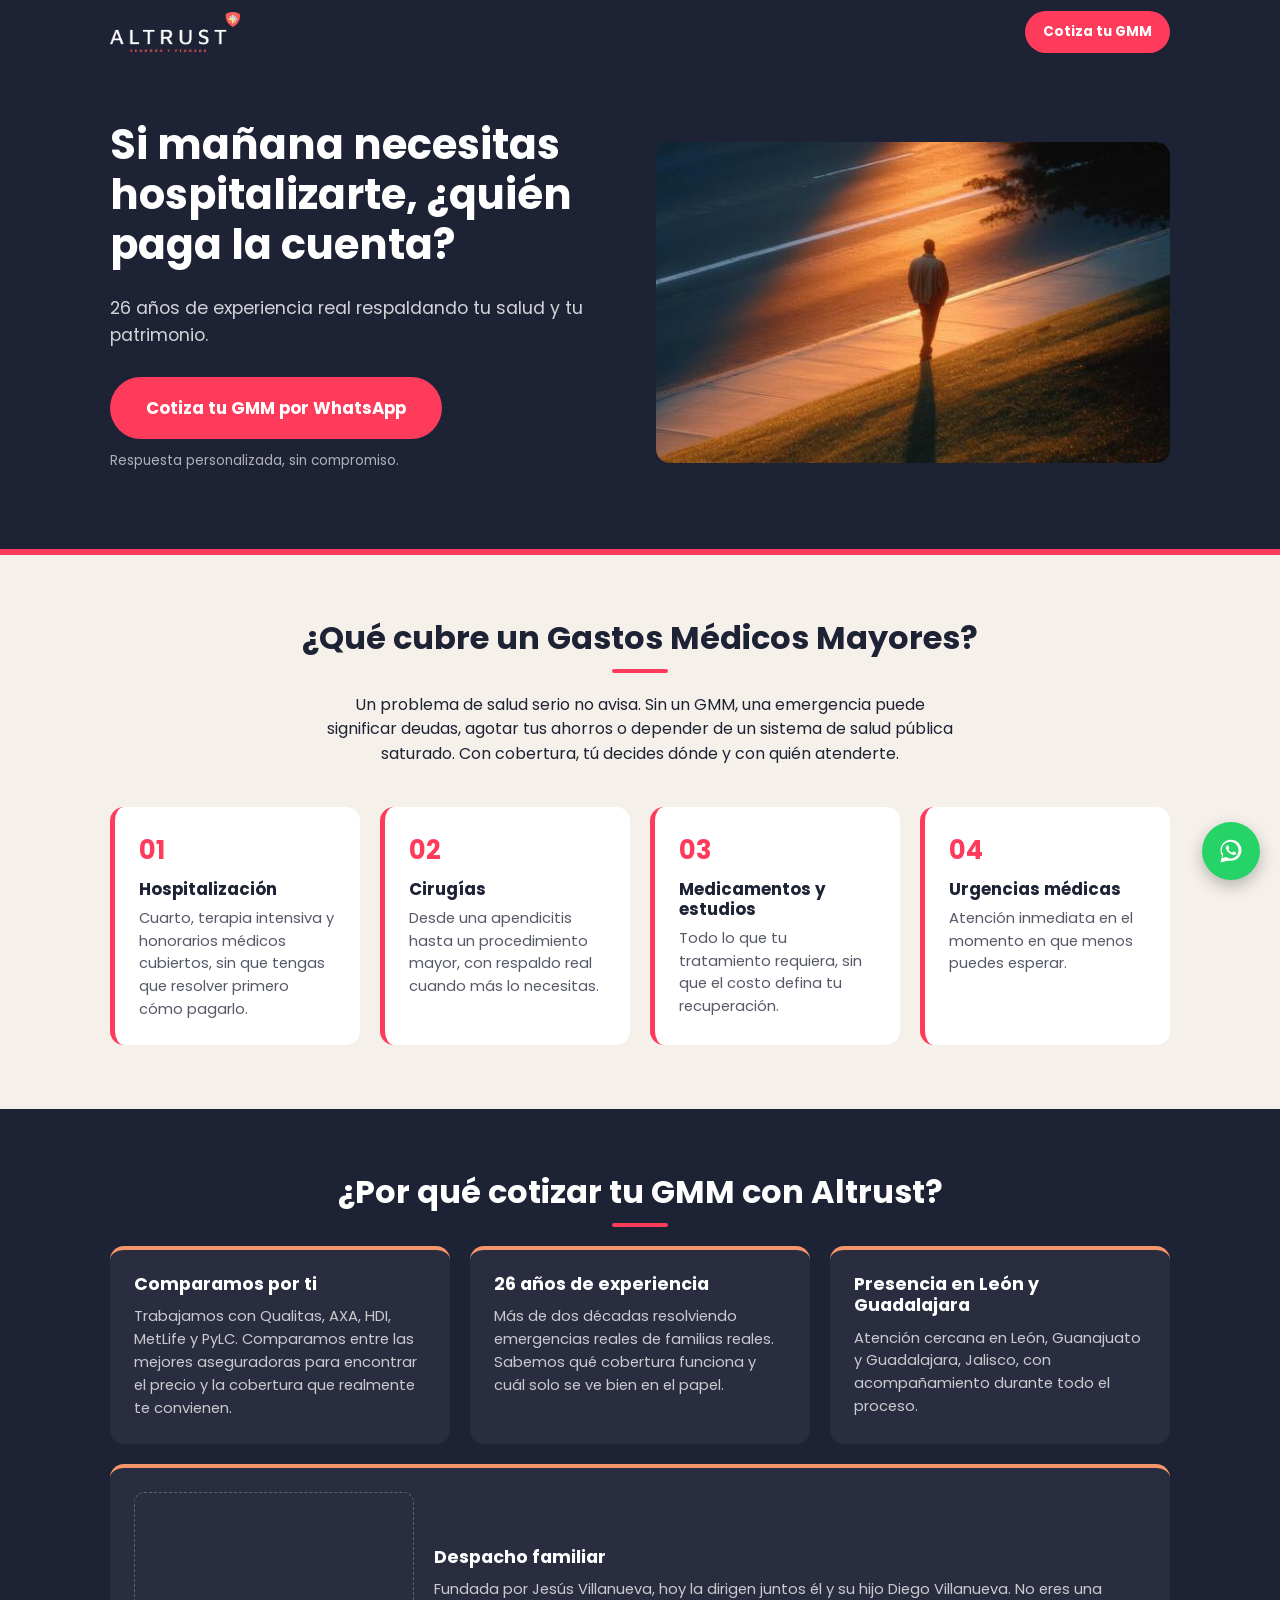
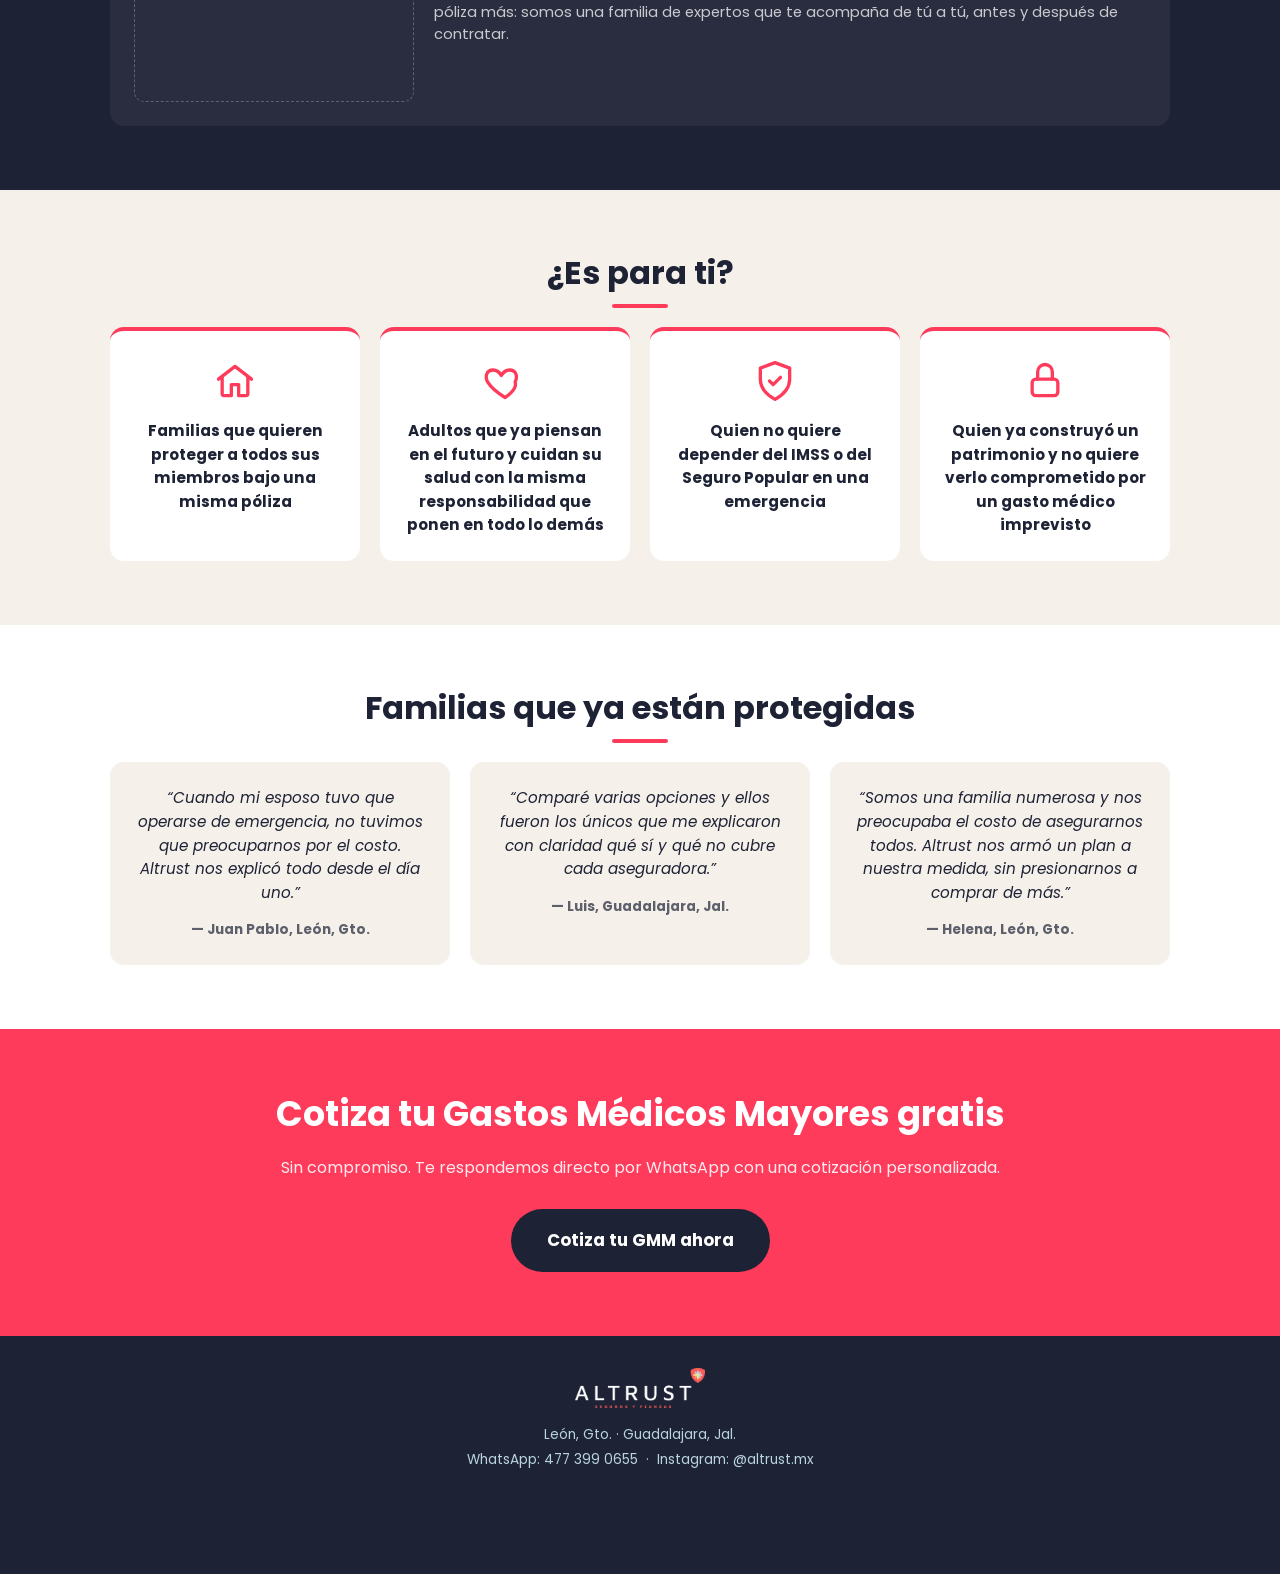
==== commit e6c54eec: "Rediseñar tarjetas de "Es para ti" con iconos en vez de relleno azul Cambia el fondo solido celeste " ====
--- a/index.html
+++ b/index.html
@@ -8,7 +8,7 @@
 <link rel="preconnect" href="https://fonts.googleapis.com">
 <link rel="preconnect" href="https://fonts.gstatic.com" crossorigin>
 <link href="https://fonts.googleapis.com/css2?family=Poppins:wght@400;700&display=swap" rel="stylesheet">
-<link rel="stylesheet" href="style.css?v=5">
+<link rel="stylesheet" href="style.css?v=6">
 <!-- PIXEL DE META: pegar aquí el código de Meta Pixel -->
 </head>
 <body>
@@ -113,15 +113,27 @@
       <h2 class="section__title fade-in">¿Es para ti?</h2>
       <div class="grid grid--4">
         <div class="tag-card fade-in">
+          <span class="tag-card__icon" aria-hidden="true">
+            <svg viewBox="0 0 24 24" fill="none" stroke="currentColor" stroke-width="1.8" stroke-linecap="round" stroke-linejoin="round"><path d="M3 11l9-7 9 7"/><path d="M5 10v9a1 1 0 0 0 1 1h4v-6h4v6h4a1 1 0 0 0 1-1v-9"/></svg>
+          </span>
           <p>Familias que quieren proteger a todos sus miembros bajo una misma póliza</p>
         </div>
         <div class="tag-card fade-in">
+          <span class="tag-card__icon" aria-hidden="true">
+            <svg viewBox="0 0 24 24" fill="none" stroke="currentColor" stroke-width="1.8" stroke-linecap="round" stroke-linejoin="round"><path d="M12 21s-7-4.35-9.5-8.5C.9 9.5 2 6 5.5 6c2 0 3.5 1.3 4.5 3 1-1.7 2.5-3 4.5-3 3.5 0 4.6 3.5 3 6.5C19 16.65 12 21 12 21z"/></svg>
+          </span>
           <p>Adultos que ya piensan en el futuro y cuidan su salud con la misma responsabilidad que ponen en todo lo demás</p>
         </div>
         <div class="tag-card fade-in">
+          <span class="tag-card__icon" aria-hidden="true">
+            <svg viewBox="0 0 24 24" fill="none" stroke="currentColor" stroke-width="1.8" stroke-linecap="round" stroke-linejoin="round"><path d="M12 2l8 3v6c0 5-3.5 8.5-8 11-4.5-2.5-8-6-8-11V5l8-3z"/><path d="M9 12l2 2 4-4"/></svg>
+          </span>
           <p>Quien no quiere depender del IMSS o del Seguro Popular en una emergencia</p>
         </div>
         <div class="tag-card fade-in">
+          <span class="tag-card__icon" aria-hidden="true">
+            <svg viewBox="0 0 24 24" fill="none" stroke="currentColor" stroke-width="1.8" stroke-linecap="round" stroke-linejoin="round"><rect x="5" y="11" width="14" height="9" rx="2"/><path d="M8 11V7a4 4 0 0 1 8 0v4"/></svg>
+          </span>
           <p>Quien ya construyó un patrimonio y no quiere verlo comprometido por un gasto médico imprevisto</p>
         </div>
       </div>
@@ -183,6 +195,6 @@
   </svg>
 </a>
 
-<script src="script.js?v=5"></script>
+<script src="script.js?v=6"></script>
 </body>
 </html>
--- a/style.css
+++ b/style.css
@@ -241,10 +241,24 @@
 
 /* ---------- Para quién es ---------- */
 .tag-card {
-  background: var(--sky);
-  border-radius: var(--radius);
-  padding: 22px;
-  text-align: center;
+  background: var(--white);
+  border-radius: var(--radius);
+  padding: 28px 22px 24px;
+  text-align: center;
+  border-top: 4px solid var(--red);
+}
+.tag-card__icon {
+  display: flex;
+  align-items: center;
+  justify-content: center;
+  width: 44px;
+  height: 44px;
+  margin: 0 auto 16px;
+  color: var(--red);
+}
+.tag-card__icon svg {
+  width: 100%;
+  height: 100%;
 }
 .tag-card p {
   margin: 0;
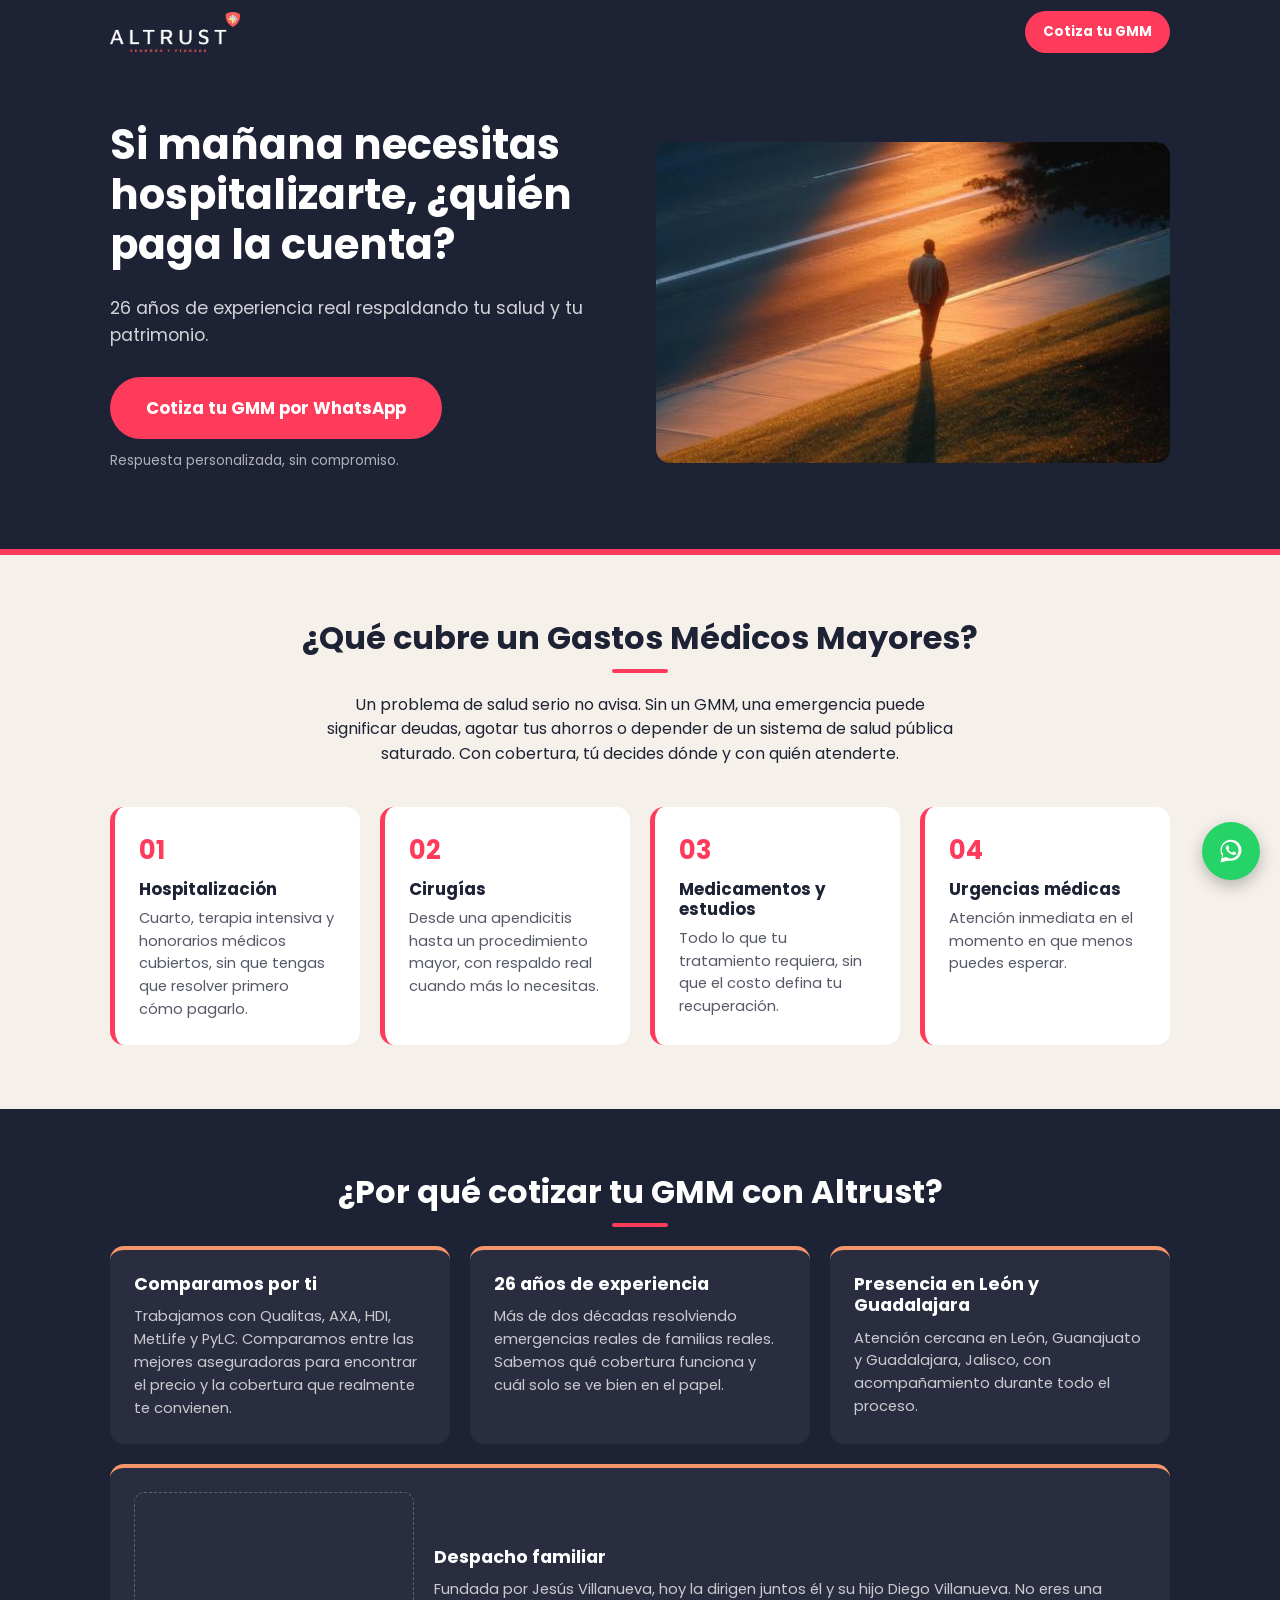
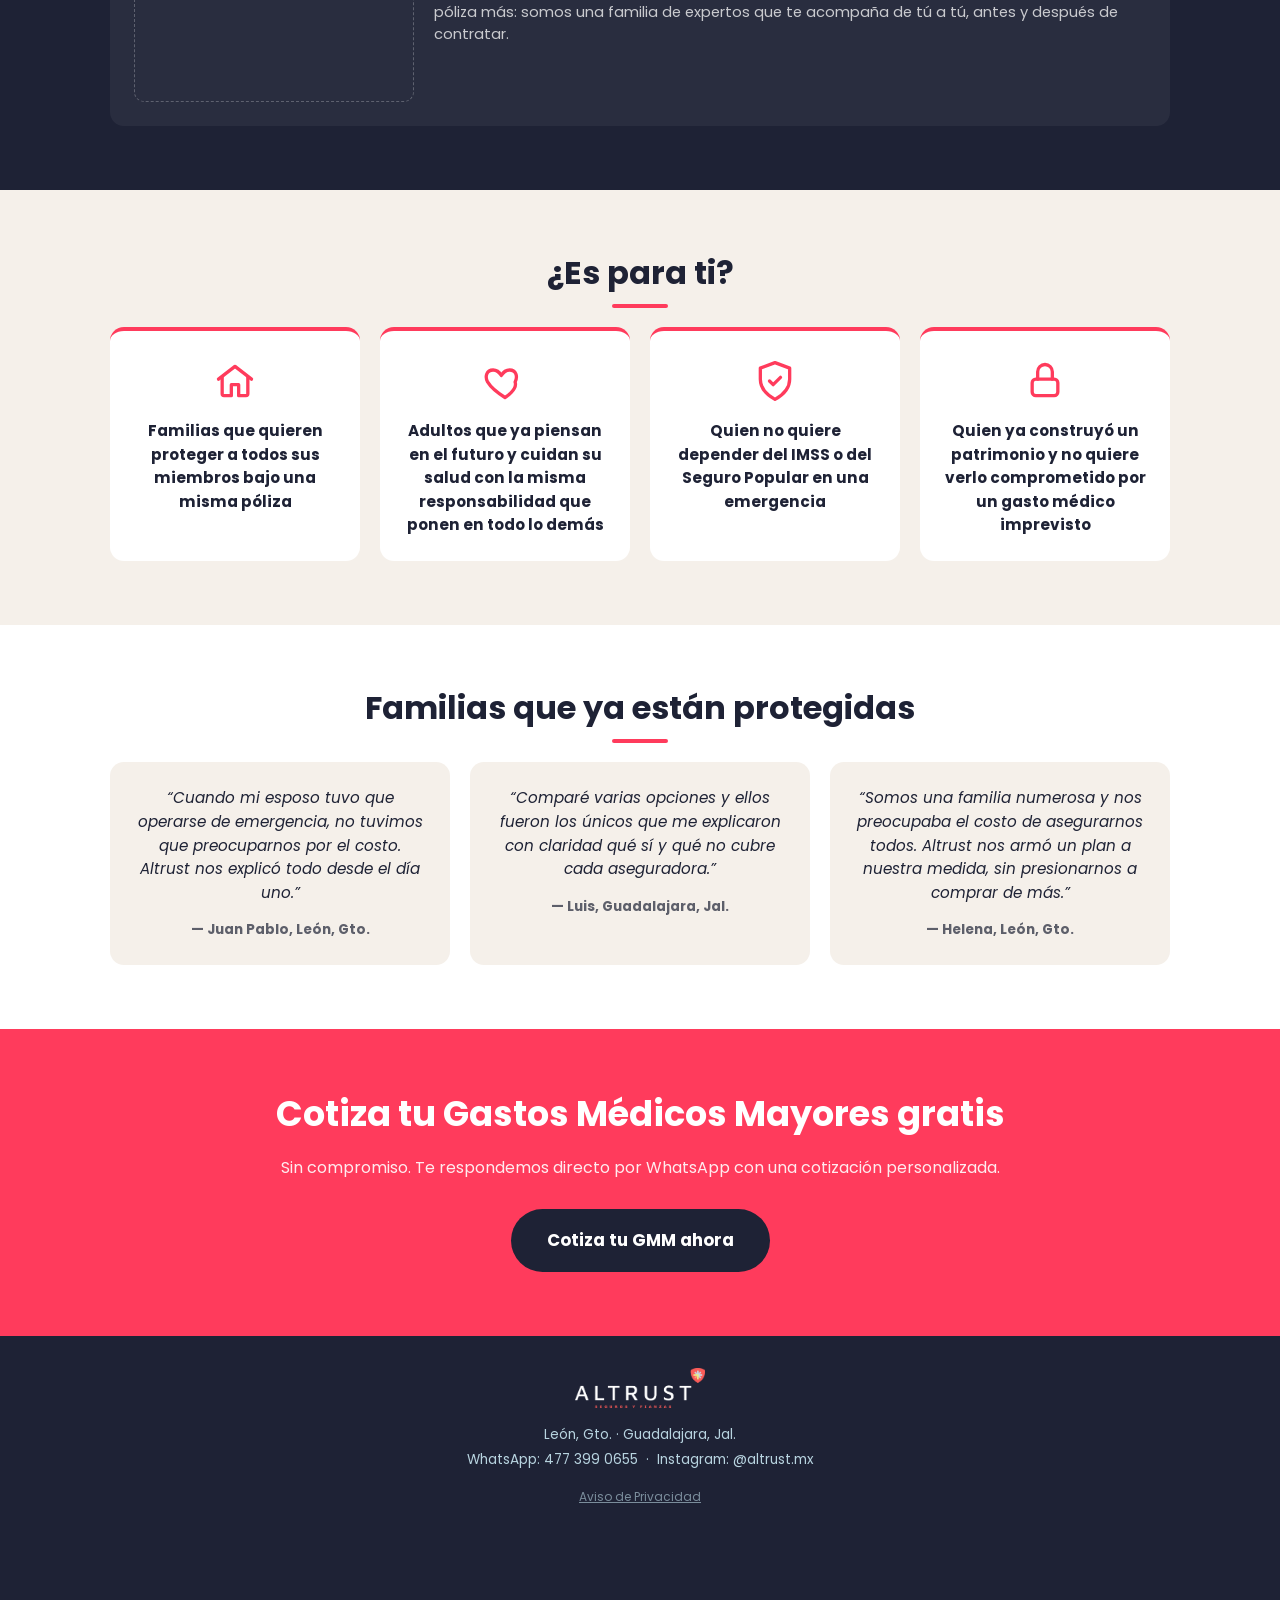
==== commit 46d70001: "Agregar Open Graph y aviso de privacidad - Etiquetas og:* y twitter:card para que el link se vea bie" ====
--- a/index.html
+++ b/index.html
@@ -5,11 +5,34 @@
 <meta name="viewport" content="width=device-width, initial-scale=1.0">
 <title>Altrust Seguros y Fianzas | Gastos Médicos Mayores en León y Guadalajara</title>
 <meta name="description" content="Protege tu salud y tu patrimonio con un Gastos Médicos Mayores. 26 años de experiencia real en León, Gto y Guadalajara, Jal. Cotiza gratis por WhatsApp.">
+<meta property="og:type" content="website">
+<meta property="og:locale" content="es_MX">
+<meta property="og:title" content="Altrust Seguros y Fianzas | Gastos Médicos Mayores">
+<meta property="og:description" content="26 años de experiencia real respaldando tu salud y tu patrimonio. Cotiza gratis por WhatsApp.">
+<meta property="og:image" content="https://sebastianvimi04.github.io/altrust-landing/og-image.png">
+<meta property="og:url" content="https://sebastianvimi04.github.io/altrust-landing/">
+<meta name="twitter:card" content="summary_large_image">
 <link rel="preconnect" href="https://fonts.googleapis.com">
 <link rel="preconnect" href="https://fonts.gstatic.com" crossorigin>
 <link href="https://fonts.googleapis.com/css2?family=Poppins:wght@400;700&display=swap" rel="stylesheet">
-<link rel="stylesheet" href="style.css?v=6">
-<!-- PIXEL DE META: pegar aquí el código de Meta Pixel -->
+<link rel="stylesheet" href="style.css?v=7">
+<!-- Meta Pixel Code -->
+<script>
+!function(f,b,e,v,n,t,s)
+{if(f.fbq)return;n=f.fbq=function(){n.callMethod?
+n.callMethod.apply(n,arguments):n.queue.push(arguments)};
+if(!f._fbq)f._fbq=n;n.push=n;n.loaded=!0;n.version='2.0';
+n.queue=[];t=b.createElement(e);t.async=!0;
+t.src=v;s=b.getElementsByTagName(e)[0];
+s.parentNode.insertBefore(t,s)}(window, document,'script',
+'https://connect.facebook.net/en_US/fbevents.js');
+fbq('init', '1385365643417889');
+fbq('track', 'PageView');
+</script>
+<noscript><img height="1" width="1" style="display:none"
+src="https://www.facebook.com/tr?id=1385365643417889&ev=PageView&noscript=1"
+/></noscript>
+<!-- End Meta Pixel Code -->
 </head>
 <body>
 
@@ -184,6 +207,7 @@
     <img src="logo.png" alt="Altrust Seguros y Fianzas" class="footer__logo-img">
     <p class="footer__cities">León, Gto. · Guadalajara, Jal.</p>
     <p class="footer__contact">WhatsApp: 477 399 0655 &nbsp;·&nbsp; Instagram: @altrust.mx</p>
+    <p class="footer__legal"><a href="privacidad.html">Aviso de Privacidad</a></p>
   </div>
 </footer>
 
@@ -195,6 +219,6 @@
   </svg>
 </a>
 
-<script src="script.js?v=6"></script>
+<script src="script.js?v=7"></script>
 </body>
 </html>
--- a/style.css
+++ b/style.css
@@ -328,6 +328,15 @@
 .footer__cities, .footer__contact {
   font-size: .85rem;
   margin: 4px 0;
+}
+.footer__legal {
+  font-size: .75rem;
+  margin: 18px 0 0;
+  opacity: .6;
+}
+.footer__legal a {
+  color: var(--sky);
+  text-decoration: underline;
 }
 
 /* ---------- WhatsApp flotante ---------- */
